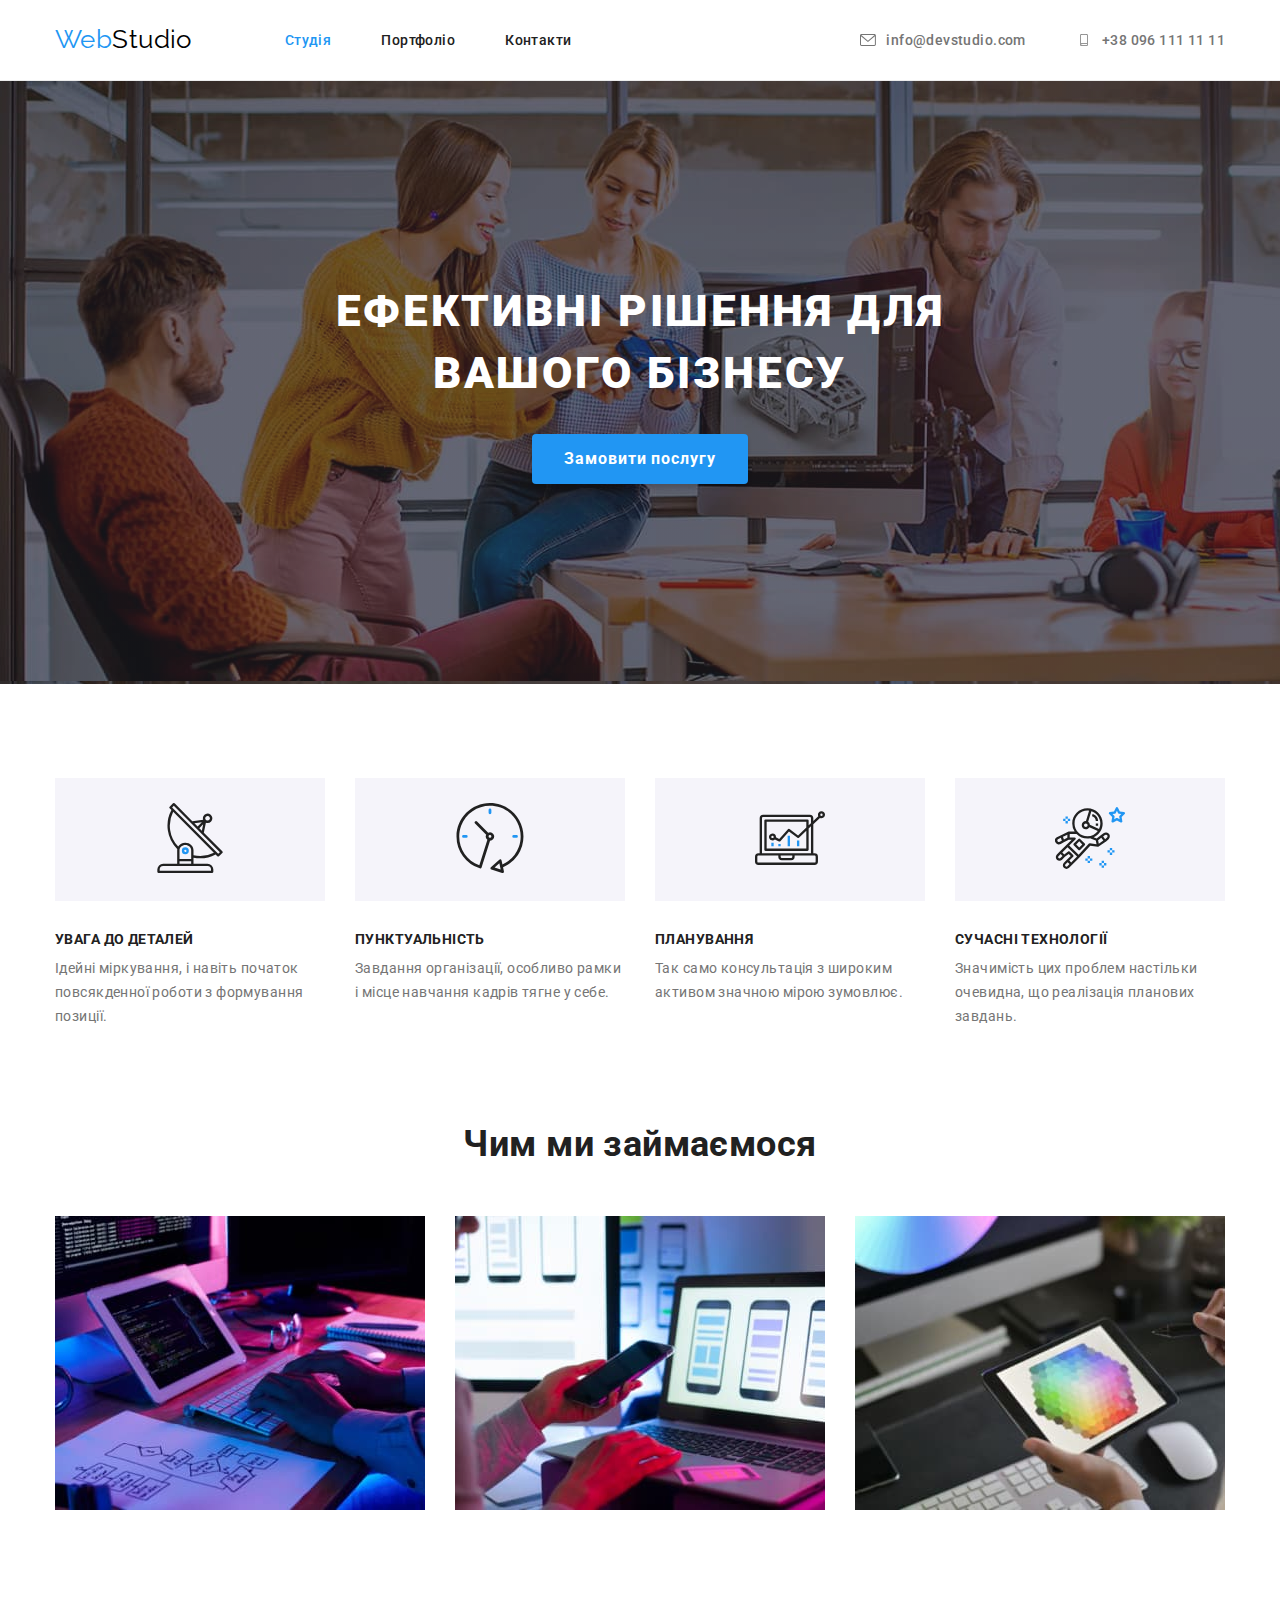
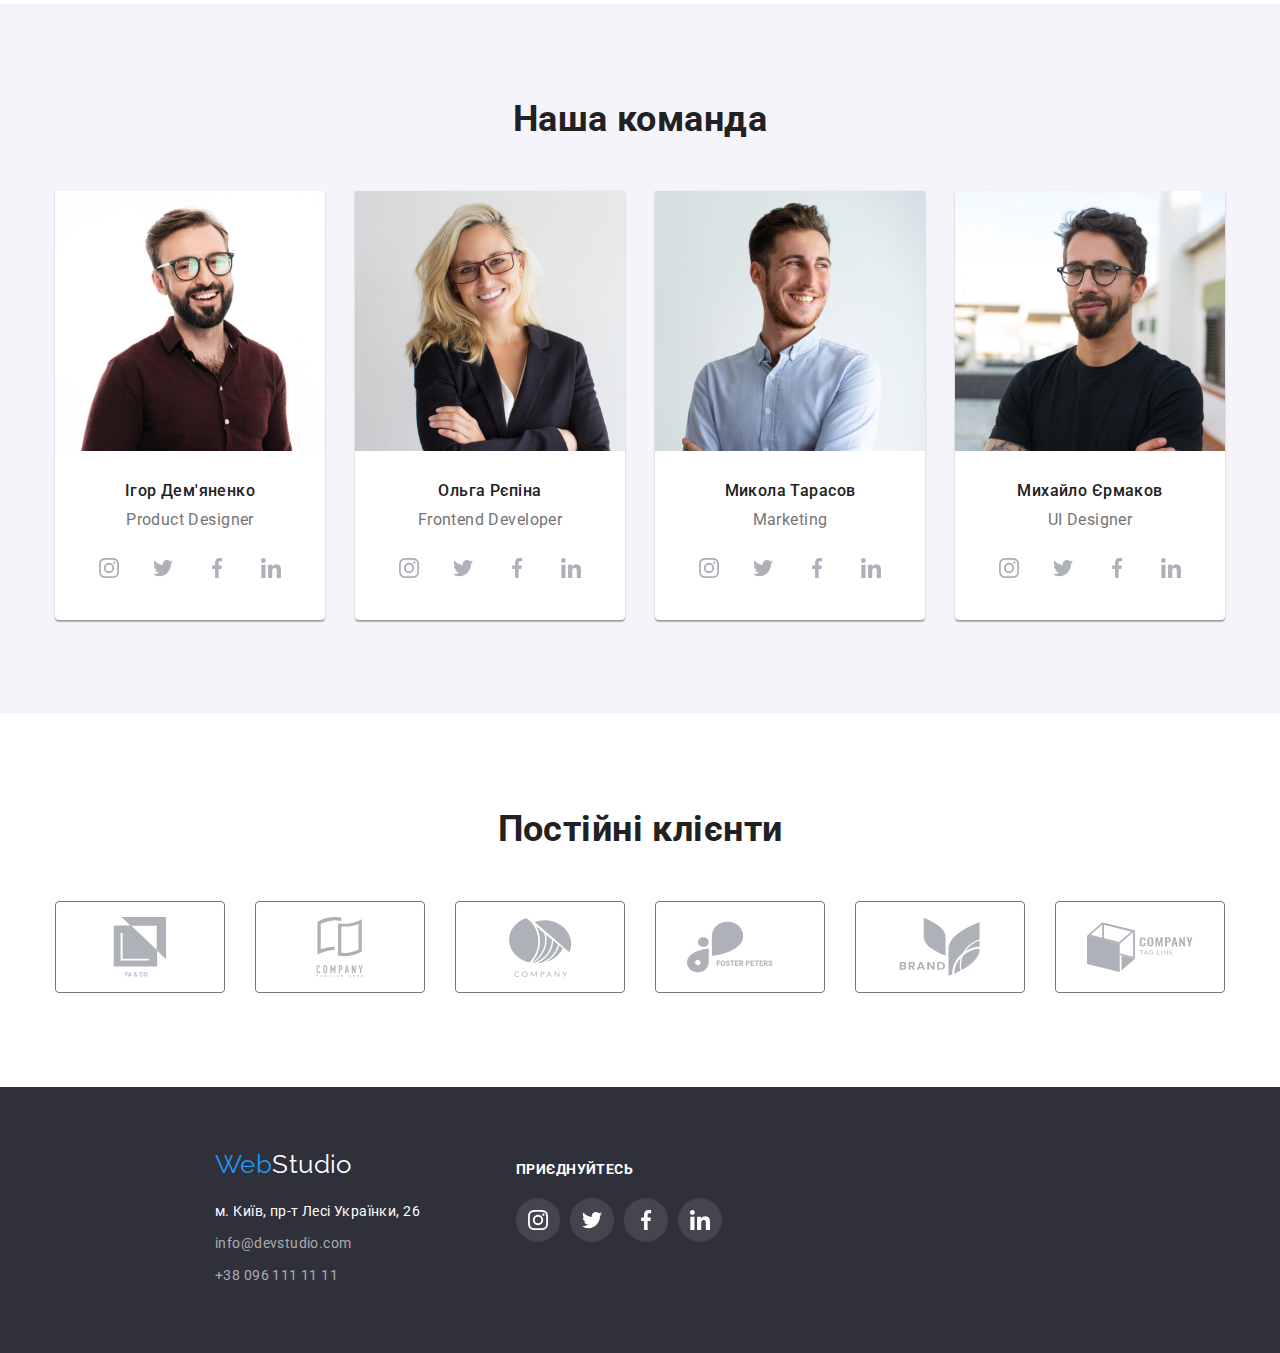
==== index.html @ e6058dd0 "Initial commit" ====
<!DOCTYPE html>
<html lang="uk">
  <head>
    <meta charset="UTF-8" />
    <meta http-equiv="X-UA-Compatible" content="IE=edge" />
    <meta name="viewport" content="width=device-width, initial-scale=1.0" />
    <title>Document</title>
    <link rel="preconnect" href="https://fonts.googleapis.com" />
    <link rel="preconnect" href="https://fonts.gstatic.com" crossorigin />
    <link
      href="https://fonts.googleapis.com/css2?family=Raleway:wght@700&family=Roboto:wght@400;500;700;900&display=swap"
      rel="stylesheet"
    />
    <link
      rel="stylesheet"
      href="https://cdnjs.cloudflare.com/ajax/libs/modern-normalize/1.0.0/modern-normalize.min.css"
    />
    <link rel="stylesheet" href="./css/styles.css" />
  </head>
  <body>
    <header>
      <section class="header">
        <div class="container nav">
          <!-- Navigation -->
          <nav class="nav-link-block">
            <a href="WebStudio" class="link logo-header"
              ><span class="logo-color">Web</span>Studio</a
            >
            <ul class="nav-links">
              <li>
                <a class="link nav-header current" href="index.html">Студія</a>
              </li>
              <li>
                <a class="link nav-header" href="./portfolio.html">Портфоліо</a>
              </li>
              <li><a class="link nav-header" href="Контакти">Контакти</a></li>
            </ul>
          </nav>
          <ul class="nav-adress">
            <li>
              <a
                class="link nav-header-contact"
                href="mailto:info@devstudio.com"
                ><svg class="nav-icon" width="16px" height="12px">
                  <use href="./images/icons.svg#icon-mail"></use>
                </svg>
                info@devstudio.com</a
              >
            </li>
            <li>
              <a class="link nav-header-contact" href="tel:+14251234563"
                ><svg class="nav-icon" width="16px" height="12px">
                  <use href="./images/icons.svg#icon-telephone"></use>
                </svg>
                +38 096 111 11 11</a
              >
            </li>
          </ul>
        </div>
      </section>
    </header>
    <main>
      <!-- Hero -->
      <section class="hero">
        <div class="container">
          <h1 class="hero-title">
            Ефективні рішення для <br />
            вашого бізнесу
          </h1>
          <button class="button-aktion" type="button">Замовити послугу</button>
        </div>
      </section>
      <!-- Advantages -->
      <section class="advantages">
        <div class="container">
          <h2 class="visually-hidden">Особливості компанії</h2>
          <ul class="advatages-box">
            <li class="advantages-list">
              <div class="advantages-icon">
                <svg class="" width="70px" height="70px">
                  <use href="./images/icons.svg#icon-antenna"></use>
                </svg>
              </div>
              <h3 class="advatages-title">УВАГА ДО ДЕТАЛЕЙ</h3>
              <p class="advatages-text">
                Ідейні міркування, і навіть початок повсякденної роботи з
                формування позиції.
              </p>
            </li>
            <li class="advantages-list">
              <div class="advantages-icon">
                <svg class="" width="70px" height="70px">
                  <use href="./images/icons.svg#icon-clock"></use>
                </svg>
              </div>
              <h3 class="advatages-title">ПУНКТУАЛЬНІСТЬ</h3>
              <p class="advatages-text">
                Завдання організації, особливо рамки і місце навчання кадрів
                тягне у себе.
              </p>
            </li>
            <li class="advantages-list">
              <div class="advantages-icon">
                <svg class="" width="70px" height="70px">
                  <use href="./images/icons.svg#icon-diagram"></use>
                </svg>
              </div>
              <h3 class="advatages-title">ПЛАНУВАННЯ</h3>
              <p class="advatages-text">
                Так само консультація з широким активом значною мірою зумовлює.
              </p>
            </li>
            <li class="advantages-list">
              <div class="advantages-icon">
                <svg class="" width="70px" height="70px">
                  <use href="./images/icons.svg#icon-astronaut"></use>
                </svg>
              </div>
              <h3 class="advatages-title">СУЧАСНІ ТЕХНОЛОГІЇ</h3>
              <p class="advatages-text">
                Значимість цих проблем настільки очевидна, що реалізація
                планових завдань.
              </p>
            </li>
          </ul>
        </div>
      </section>
      <!-- Works -->
      <section class="works">
        <div class="container">
          <h2 class="title-section">Чим ми займаємося</h2>
          <ul class="works-box">
            <li>
              <img
                src="./images/box1(1).jpg"
                alt="computer equipment on table with programming process on screens"
                width="370"
              />
            </li>
            <li>
              <img
                src="./images/box2(1).jpg"
                alt="smartphone in hands in front of laptop screen with image of mobile applications"
                width="370"
              />
            </li>
            <li>
              <img
                src="./images/box3(1).jpg"
                alt="Gadget tablet with a color palette on the screen"
                width="370"
              />
            </li>
          </ul>
        </div>
      </section>
      <!-- Team -->
      <section class="team">
        <div class="container">
          <h2 class="title-section">Наша команда</h2>
          <ul class="team-box">
            <li class="team-list">
              <img src="./images/img(4).jpg" alt="man" width="270" />
              <div class="team-persons">
                <h3 class="team-names">Ігор Дем'яненко</h3>
                <p class="team-position">Product Designer</p>
                <ul class="social-icons-block">
                  <li>
                    <a class="icon-link" href="">
                      <svg class="social-icons">
                        <use href="./images/icons.svg#icon-instagram"></use>
                      </svg>
                    </a>
                  </li>
                  <li>
                    <a class="icon-link" href="">
                      <svg class="social-icons">
                        <use href="./images/icons.svg#icon-twitter"></use></svg                   ></a>
                  </li>
                  <li>
                    <a class="icon-link" href=""
                      ><svg class="social-icons">
                        <use href="./images/icons.svg#icon-facebook"></use></svg                    ></a>
                  </li>
                  <li>
                    <a class="icon-link" href=""
                      ><svg class="social-icons">
                        <use href="./images/icons.svg#icon-linkedin"></use></svg                    ></a>
                  </li>
                </ul>
              </div>
            </li>
            <li class="team-list">
              <img src="./images/img(1).jpg" alt="woman" width="270" />
              <div class="team-persons">
                <h3 class="team-names">Ольга Рєпіна</h3>
                <p class="team-position">Frontend Developer</p>
                <ul class="social-icons-block">
                  <li>
                    <a class="icon-link" href="">
                      <svg class="social-icons">
                        <use href="./images/icons.svg#icon-instagram"></use>
                      </svg>
                    </a>
                  </li>
                  <li>
                    <a class="icon-link" href="">
                      <svg class="social-icons">
                        <use href="./images/icons.svg#icon-twitter"></use></svg                    ></a>
                  </li>
                  <li>
                    <a class="icon-link" href=""
                      ><svg class="social-icons">
                        <use href="./images/icons.svg#icon-facebook"></use></svg                    ></a>
                  </li>
                  <li>
                    <a class="icon-link" href=""
                      ><svg class="social-icons">
                        <use href="./images/icons.svg#icon-linkedin"></use></svg                    ></a>
                  </li>
                </ul>
              </div>
            </li>
            <li class="team-list">
              <img src="./images/img(2).jpg" alt="man" width="270" />
              <div class="team-persons">
                <h3 class="team-names">Микола Тарасов</h3>
                <p class="team-position">Marketing</p>
                <ul class="social-icons-block">
                  <li>
                    <a class="icon-link" href="">
                      <svg class="social-icons">
                        <use href="./images/icons.svg#icon-instagram"></use>
                      </svg>
                    </a>
                  </li>
                  <li>
                    <a class="icon-link" href="">
                      <svg class="social-icons">
                        <use href="./images/icons.svg#icon-twitter"></use></svg                    ></a>
                  </li>
                  <li>
                    <a class="icon-link" href=""
                      ><svg class="social-icons">
                        <use href="./images/icons.svg#icon-facebook"></use></svg                    ></a>
                  </li>
                  <li>
                    <a class="icon-link" href=""
                      ><svg class="social-icons">
                        <use href="./images/icons.svg#icon-linkedin"></use></svg                    ></a>
                  </li>
                </ul>
              </div>
            </li>
            <li class="team-list">
              <img src="./images/img(3).jpg" alt="man" width="270" />
              <div class="team-persons">
                <h3 class="team-names">Михайло Єрмаков</h3>
                <p class="team-position">UI Designer</p>
                <ul class="social-icons-block">
                  <li>
                    <a class="icon-link" href="">
                      <svg class="social-icons">
                        <use href="./images/icons.svg#icon-instagram"></use>
                      </svg>
                    </a>
                  </li>
                  <li>
                    <a class="icon-link" href="">
                      <svg class="social-icons">
                        <use href="./images/icons.svg#icon-twitter"></use></svg                    ></a>
                  </li>
                  <li>
                    <a class="icon-link" href=""
                      ><svg class="social-icons">
                        <use href="./images/icons.svg#icon-facebook"></use></svg                    ></a>
                  </li>
                  <li>
                    <a class="icon-link" href=""
                      ><svg class="social-icons">
                        <use href="./images/icons.svg#icon-linkedin"></use></svg                    ></a>
                  </li>
                </ul>
              </div>
            </li>
          </ul>
        </div>
      </section>
      <!-- Clients -->
      <section class="clients">
        <div class="container">
          <h2 class="title-section">Постійні клієнти</h2>
          <ul class="clients-list">
            <li class="clients-item">
                 <a class="icon-link-client" href="">
                  <svg class='clients-icon' width='106px' height='60px'>
                  <use href='./images/icons.svg#icon-Logo1'></use>
                  </svg>
                </a>
              </li>
              <li class="clients-item">
                <a class="icon-link-client" href="">
                 <svg class='clients-icon' width='106px' height='60px'>
                 <use href='./images/icons.svg#icon-Logo2'></use>
                 </svg>
               </a>
             </li>
             <li class="clients-item">
              <a class="icon-link-client" href="">
               <svg class='clients-icon' width='106px' height='60px'>
               <use href='./images/icons.svg#icon-Logo3'></use>
               </svg>
             </a>
           </li>
           <li class="clients-item">
            <a class="icon-link-client" href="">
             <svg class='clients-icon' width='106px' height='60px'>
             <use href='./images/icons.svg#icon-Logo4'></use>
             </svg>
           </a>
         </li>
         <li class="clients-item">
          <a class="icon-link-client" href="">
           <svg class='clients-icon' width='106px' height='60px'>
           <use href='./images/icons.svg#icon-Logo5'></use>
           </svg>
         </a>
       </li>
       <li class="clients-item">
        <a class="icon-link-client" href="">
         <svg class='clients-icon' width='106px' height='60px'>
         <use href='./images/icons.svg#icon-Logo6'></use>
         </svg>
       </a>
     </li>
             </ul>
        </div>
      </section>
    </main>
    <!--footer  -->
    <footer>
      <section class="footer">
        <div class="container">
          <div class="footer-left">
            <a class="link logo-footer" href="WebStudio"
              ><span class="logo-color">Web</span>Studio</a
            >
            <address>
              <ul class="footer-address">
                <li>
                  <a
                    class="link footer-link"
                    href="м.Київ,_пр-т_Лесі_Українки,_26"
                  >
                    м. Київ, пр-т Лесі Українки, 26</a
                  >
                </li>
                <li>
                  <a
                    class="link footer-link light-text"
                    href="mailto:info@devstudio.com"
                    >info@devstudio.com</a
                  >
                </li>
                <li>
                  <a class="link footer-link light-text" href="tel:+14251234563"
                    >+38 096 111 11 11</a
                  >
                </li>
              </ul>
            </address>
          </div>
          <div class="footer-right">
            <ul class="footer-social">
              <li><p class="join-in">приєднуйтесь</p>
              </li>
                <li>
                <ul class="footer-icons-block">
                  <li>
                    <a class="icon-link-footer" href="">
                      <svg class="social-icons-footer">
                        <use href="./images/icons.svg#icon-instagram"></use>
                      </svg>
                    </a>
                  </li>
                  <li>
                    <a class="icon-link-footer" href="">
                      <svg class="social-icons-footer">
                        <use href="./images/icons.svg#icon-twitter"></use></svg                    ></a>
                  </li>
                  <li>
                    <a class="icon-link-footer" href=""
                      ><svg class="social-icons-footer">
                        <use href="./images/icons.svg#icon-facebook"></use></svg                    ></a>
                  </li>
                  <li>
                    <a class="icon-link-footer" href=""
                      ><svg class="social-icons-footer">
                        <use href="./images/icons.svg#icon-linkedin"></use></svg                    ></a>
                  </li>
                </ul>
              </li>
            </ul>
          </div>
        </div>
      </section>
    </footer>
  </body>
</html>
---- css/styles.css ----
:root {
    --text-color: #757575;
    --title-text-color: #212121;
    --accent-color: #2196f3;
    --footer-color: #2f303a;
    --background-color: #ffffff;
    --accent-background-color: #f5f4fa;
    --conteiner-color: #eeeeee;
    --logo-color: black;
    --social-icon-color: #AFB1B8;
}

/* основні */
body {
    color: var(--text-color);
    background-color: var(--background-color);
    font-family: Roboto, sans-serif;
    font-size: 14px;
    letter-spacing: 0.03em;
}

button {
    font-family: inherit;
    font-weight: 500;
    font-size: 16px;
    line-height: 1.62;
    letter-spacing: 0.03em;
    text-align: center;
    margin: 0;
    padding: 0;
    border: none;
    cursor: pointer;
}

/* Приховати заголовок */
.visually-hidden {
    position: absolute;
    white-space: nowrap;
    width: 1px;
    height: 1px;
    overflow: hidden;
    border: 0;
    padding: 0;
    clip: rect(0 0 0 0);
    clip-path: inset(50%);
    margin: -1px;
}

ul,
ol {
    list-style: none;
    margin: 0;
    padding: 0;
}

img {
    display: block;
    max-width: 100%;
    height: auto;
}

address {
    font-style: normal;
    color: var(--background-color);
}

h1,
h2,
h3,
p {
    margin: 0;
}

.container {
    max-width: 1200px;
    padding-left: 15px;
    padding-right: 15px;
    margin: 0 auto;
}

.link {
    text-decoration: none;
    margin: 0;
    padding: 0;
}

.title-section {
    font-weight: 700;
    font-size: 36px;
    line-height: 1.2;
    text-align: center;
    color: var(--title-text-color);
}

/* Logo */
.logo-color {
    font-family: Raleway;
    font-weight: 700px;
    font-size: 26px;
    line-height: 1.2;
    color: var(--accent-color);
}

/*  buttons */

.button-ogdinary {
    background-color: var(--accent-background-color);
    color: var(--title-text-color);
    display: inline-block;
}

.button-aktion {
    background-color: var(--accent-color);
    color: var(--background-color);
    font-weight: 700;
    line-height: 1.9;
    letter-spacing: 0.06em;
    display: inline-block;
    align-items: center;
}

.button-ogdinary:hover,
.button-ogdinary:focus {
    background-color: var(--accent-color);
    color: var(--background-color);
}

/* Icons */
.social-icons-block {
    display: flex;
    width: 206px;
    justify-content: center;
    gap: 10px;
    margin: 16px 32px 0px 32px;
}

.icon-link {
    width: 44px;
    height: 44px;
    border-radius: 50%;
    display: flex;
    align-items: center;
    justify-content: center;
}

/* .icon-link-footer {
    width: 44px;
    height: 44px;
    border-radius: 50%;
    display: flex;
    align-items: center;
    justify-content: center;
    background-color: rgba(255, 255, 255, 0.1);
}

.icon-link-footer:hover,
.icon-link-footer:focus {
    background-color: var(--accent-color);  
} */
.social-icons {
    width: 20px;
    height: 20px;
    fill: var(--social-icon-color);
}

/* .social-icons-footer {
    width: 20px;
    height: 20px;
    fill: var(--background-color);
} */

.icon-link:hover,
.icon-link:focus {
    background-color: var(--accent-color);
}

.icon-link:hover>.social-icons,
.icon-link:focus>.social-icons {
    fill: var(--background-color);
}


/* Header */

.header {
    border-bottom: 1px solid #ececec;
}

.logo-header {
    font-family: Raleway;
    font-weight: 700px;
    font-size: 26px;
    line-height: 1.2;
    color: var(--logo-color);
}

.nav-header {
    font-weight: 500;
    line-height: 1, 2;
    color: var(--title-text-color);
}

.nav-header-contact {
    font-weight: 500;
    line-height: 1, 2;
    color: var(--text-color);
    padding: 20px 0;
    display: flex;
    align-items: center;
}

.nav-icon {
    margin-right: 10px;
    fill: currentColor;
}

.nav-header:hover,
.nav-header:focus {
    color: var(--accent-color);
}

.nav-header {
    display: block;
    padding-top: 32px;
    padding-bottom: 32px;
    margin-right: 50px;
}

.nav-header.current {
    color: var(--accent-color);
}

.nav-header-contact:hover,
.nav-header-contact:focus {
    color: var(--accent-color);
}

.nav {
    display: flex;
    justify-content: space-between;
    align-items: center;
}

.nav-link-block {
    display: flex;
}

.nav-link-block>a {
    padding: 24px 0;
}

.nav-adress {
    display: flex;
}

.nav-adress li {
    padding-left: 50px;
}

.nav-links {
    display: flex;
    /* width: 281px; */
    /* justify-content: space-between; */
    margin-left: 93px;
}

/* Hero */
.hero {

    /* margin-top: 0;
    margin-bottom: 0; */
    text-align: center;
    padding-top: 200px;
    padding-bottom: 200px;
    max-width: 1600px;
    margin: 0 auto;
    background-color: var(--footer-color);
    background-image: linear-gradient(rgba(47, 48, 58, 0.4), rgba(47, 48, 58, 0.4)),
        url('../images/webstudio.jpg');
}


.hero-title {
    font-weight: 900;
    font-size: 44px;
    line-height: 1.4;
    text-align: center;
    letter-spacing: 0.06em;
    text-transform: uppercase;
    color: var(--background-color);
    /* padding-top: 200px; */
    padding-bottom: 30px;
    margin-bottom: 0px;
    margin-top: 0;
}

.hero .button-aktion {
    display: inline-block;
    /* margin-bottom: 200px; */
    min-width: 216px;
    height: 50px;
    border-radius: 4px;
    background: var(--accent-color);
    box-shadow: 0px 4px 4px rgba(0, 0, 0, 0.15);
}

.hero .button-aktion:hover,
.hero .button-aktion:focus {
    background-color: #188ce8;
}

/* advatages */

.advantages {
    padding-top: 94px;
    padding-bottom: 94px;
}

.advatages-box {
    display: flex;
    justify-content: space-between;
    margin: 0;
    padding: 0;
}

.advantages-list {
    width: 270px;
    margin-left: 30px;
}

.advantages-list:first-child {
    margin-left: 0;
}

.advantages-icon {
    display: block;
    padding: 25px 100px;
    background-color: var(--accent-background-color);
    margin-bottom: 30px;
}

.advatages-title {
    font-weight: 700;
    font-size: 14px;
    text-transform: uppercase;
    color: var(--title-text-color);
    margin-bottom: 10px;
}

.advatages-text {
    font-weight: 400;
    line-height: 1.7;
}

/* sections */

/* works */
.works {
    padding-bottom: 94px;
}

.works-box {
    display: flex;
    justify-content: center;
    /* padding-bottom: 94px; */
}

.works-box li:not(:first-child) {
    margin-left: 30px;
}

.works .title-section {
    padding-bottom: 50px;
}

/* Team */
.team {
    background: var(--accent-background-color);
    padding-top: 94px;
    padding-bottom: 94px;
}

.team-names {
    font-weight: 500;
    font-size: 16px;
    line-height: 1.2;
    text-align: center;
    color: var(--title-text-color);
    margin-bottom: 10px;
}

.team-position {
    font-weight: 400;
    font-size: 16px;
    line-height: 1.2;
    text-align: center;
}

.team-box {
    display: flex;
    justify-content: center;
    margin-top: 50px;
}

.team-persons {
    padding-top: 30px;
    padding-bottom: 30px;
}

.team-list {
    background-color: var(--background-color);
    width: 270px;
    margin-left: 30px;
    box-shadow: 0px 1px 3px rgba(0, 0, 0, 0.12), 0px 1px 1px rgba(0, 0, 0, 0.14),
        0px 2px 1px rgba(0, 0, 0, 0.2);
    border-radius: 0px 0px 4px 4px;
}

.team-list:first-child {
    margin-left: 0;
}

/* Clients */

.clients {padding-top: 94px;
padding-bottom: 94px;}
    
.clients-list {display: flex;
    justify-content: space-between;
    width: 170px;
     gap: 30px;
    margin-top: 50px;}

    .icon-link-client {
        display: flex;
         width: 170px;
        justify-content: center;
    }

.clients-item {
    display: flex;
    align-items: center;
    width: 170px;
    height: 92px;
    border: 1px solid var(--text-color);
    border-radius: 4px;
    outline: transparent;
}
.clients-icon{
   fill: var(--social-icon-color); 
   text-align: center;
}

.clients-icon:hover,
.clients-icon:focus {
    fill: var(--accent-color);
}
.clients-item:hover,
.clients-item:focus {
    border: 1px solid var(--accent-color);
}


/* Footer */
.footer {
    width: 1600px;
    margin: 0 auto;
    font-style: normal;
    background-color: var(--footer-color);
    padding-top: 62px;
    padding-bottom: 66px;
}

.footer-link {
    color: var(--background-color);
    font-weight: 400;
    line-height: 1.7;
    /* padding-top: 9px; */
}

.light-text {
    color: rgba(255, 255, 255, 0.6);
    margin-top: 8px;
    display: inline-block;
}

.footer-link:hover,
.footer-link:focus {
    color: var(--accent-color);
}

.logo-footer {
    font-family: Raleway;
    font-weight: 700px;
    font-size: 26px;
    line-height: 1.2;
    color: var(--background-color);
    display: block;
    margin-bottom: 20px;
}

.footer-address {
      width: 231px;
    }

.footer .container {
    display: flex;
    justify-content: flex-start;
    }

.footer-left {
    display: block;
    margin-right: 70px;
}

.footer-right {
    display: block;
    width: 206px;
}

.footer-social {
    margin-top: 12px;
}

.footer-icons-block {
    display: flex;
    width: 206px;
    justify-content: center;
    gap: 10px;
    margin-top: 20px;
}

.join-in {
    font-weight: 700;
    font-size: 14px;
    line-height: 1.2;
    letter-spacing: 0.03em;
    text-transform: uppercase;
    color: var(--background-color);
    margin-top: 0px;
}

.icon-link-footer {
    width: 44px;
    height: 44px;
    border-radius: 50%;
    display: flex;
    align-items: center;
    justify-content: center;
    background-color: rgba(255, 255, 255, 0.1);
    margin: 0;
}

.icon-link-footer:hover,
.icon-link-footer:focus {
    background-color: var(--accent-color);
}

.social-icons-footer {
    width: 20px;
    height: 20px;
    fill: var(--background-color);
}



/* Портфоліо 2 */

.portfolio {
    padding-top: 94px;
    padding-bottom: 94px;
}

.portfolio-item {
    padding: 20px 24px;
    border-right: 1px solid var(--conteiner-color);
    border-bottom: 1px solid var(--conteiner-color);
    border-left: 1px solid var(--conteiner-color);
}


.title-porfolio {
    font-weight: 700;
    font-size: 18px;
    line-height: 2;
    letter-spacing: 0.06em;
    color: var(--title-text-color);
    margin-bottom: 4px;
}

.text-portfolio {
    font-size: 16px;
    /* padding: 0 24px 20px 24px; */
}

.portfolio-filter {
    display: flex;
    gap: 8px;
    justify-content: center;
    margin-bottom: 50px;
}

.portfolio-filter .button-ogdinary {
    padding: 6px 22px;
    border-radius: 4px;
    border: none;
}

.portfolio-filter .button-ogdinary:hover,
.portfolio-filter .button-ogdinary:focus {
    background-color: var(--accent-color);
    box-shadow: 0px 3px 1px rgba(0, 0, 0, 0.1), 0px 1px 2px rgba(0, 0, 0, 0.08),
        0px 2px 2px rgba(0, 0, 0, 0.12);
}


.portfolio-a > .portfolio-box:hover, 
.portfolio-a > .portfolio-box:focus {
    box-shadow: 0px 1px 1px rgba(0, 0, 0, 0.12), 0px 4px 4px rgba(0, 0, 0, 0.06), 1px 4px 6px rgba(0, 0, 0, 0.16); 
}
.portfolio-projects {
    display: flex;
    gap: 30px;
    flex-wrap: wrap;
}

.portfolio-card {
    width: 370px;
}

/* .portfolio-box {
    box-shadow: 0px 1px 1px rgba(0, 0, 0, 0.12), 0px 4px 4px rgba(0, 0, 0, 0.06), 1px 4px 6px rgba(0, 0, 0, 0.16);
} */
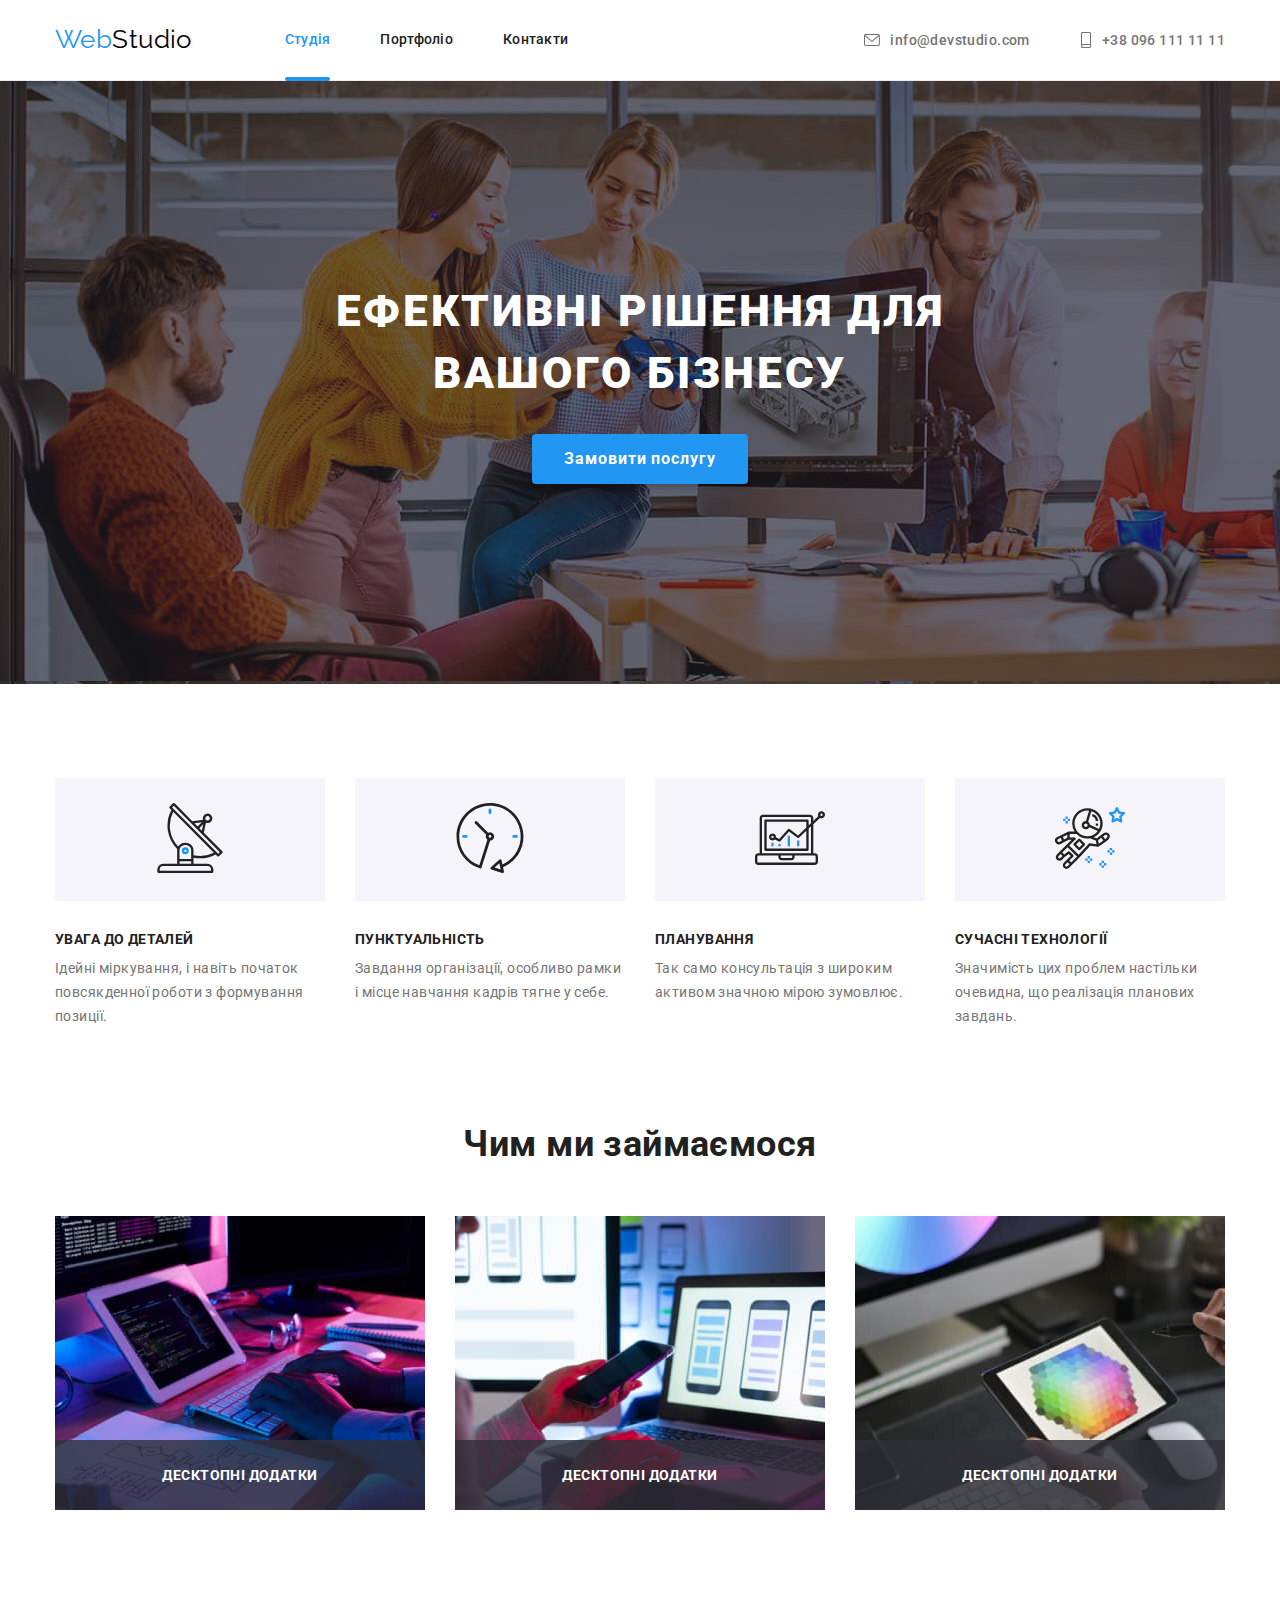
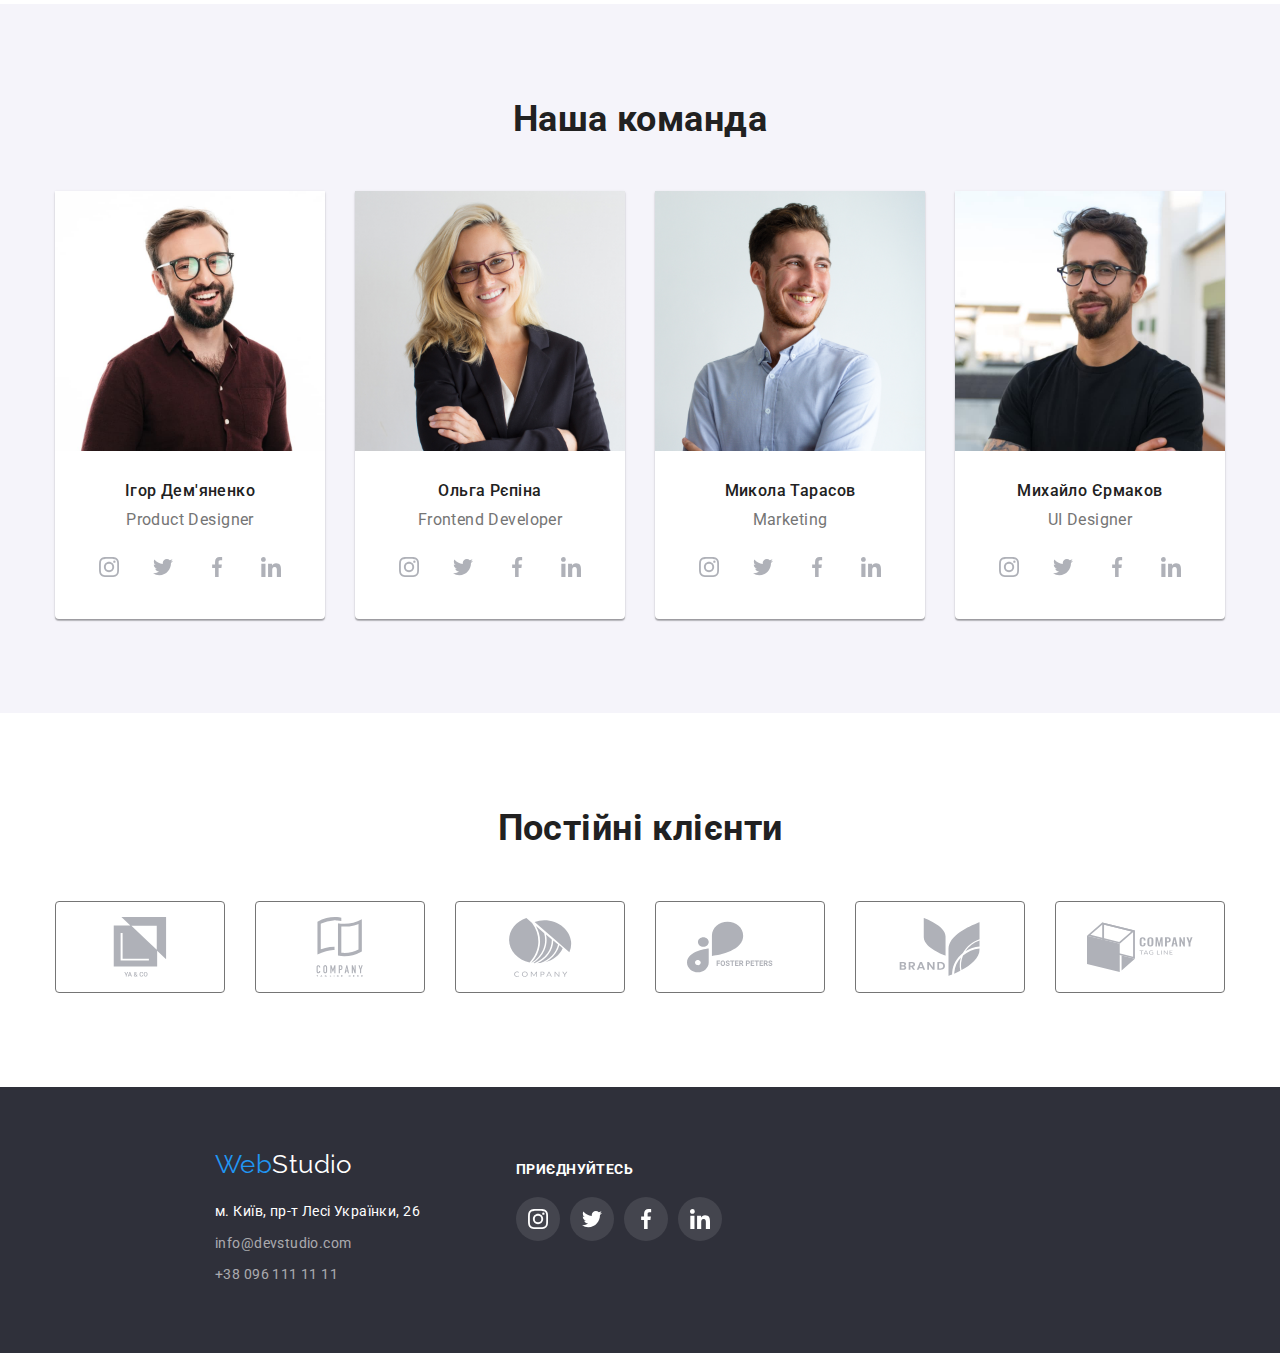
==== commit d74873b3: "last" ====
--- a/index.html
+++ b/index.html
@@ -49,7 +49,7 @@
             </li>
             <li>
               <a class="link nav-header-contact" href="tel:+14251234563"
-                ><svg class="nav-icon" width="16px" height="12px">
+                ><svg class="nav-icon" width="12px" height="16px">
                   <use href="./images/icons.svg#icon-telephone"></use>
                 </svg>
                 +38 096 111 11 11</a
@@ -67,7 +67,7 @@
             Ефективні рішення для <br />
             вашого бізнесу
           </h1>
-          <button class="button-aktion" type="button">Замовити послугу</button>
+          <button class="button-aktion" data-modal-open type="button">Замовити послугу</button>
         </div>
       </section>
       <!-- Advantages -->
@@ -131,25 +131,31 @@
           <h2 class="title-section">Чим ми займаємося</h2>
           <ul class="works-box">
             <li>
+              <div class="works-item">
               <img
                 src="./images/box1(1).jpg"
                 alt="computer equipment on table with programming process on screens"
-                width="370"
-              />
+                width="370"/>
+               <p class="label">Десктопні додатки</p> 
+              </div>
             </li>
             <li>
+              <div class="works-item">
               <img
                 src="./images/box2(1).jpg"
                 alt="smartphone in hands in front of laptop screen with image of mobile applications"
                 width="370"
-              />
+              /><p class="label">Десктопні додатки</p> 
+            </div>
             </li>
             <li>
+              <div class="works-item">
               <img
                 src="./images/box3(1).jpg"
                 alt="Gadget tablet with a color palette on the screen"
                 width="370"
-              />
+              /><p class="label">Десктопні додатки</p> 
+            </div>
             </li>
           </ul>
         </div>
@@ -405,5 +411,16 @@
         </div>
       </section>
     </footer>
+    <!-- модальне вікно -->
+    <div class="backdrop is-hidden" data-modal>
+      <div class="modal">
+        <button class="modal-button" type="button" data-modal-close>
+          <svg class='close-icon' width='18px' height='18px'>
+        <use href='./images/close-black-18dp.svg'></use>
+        </svg> </button>
+          <p></p>
+        </div>
+      </div>
+    <script src="./js/modal.js"></script>
   </body>
 </html>
--- a/css/styles.css
+++ b/css/styles.css
@@ -123,6 +123,8 @@
 .button-ogdinary:focus {
     background-color: var(--accent-color);
     color: var(--background-color);
+    transition-duration: 250ms;
+    transition-timing-function: cubic-bezier(0.4, 0, 0.2, 1);
 }
 
 /* Icons */
@@ -143,42 +145,25 @@
     justify-content: center;
 }
 
-/* .icon-link-footer {
-    width: 44px;
-    height: 44px;
-    border-radius: 50%;
-    display: flex;
-    align-items: center;
-    justify-content: center;
-    background-color: rgba(255, 255, 255, 0.1);
-}
-
-.icon-link-footer:hover,
-.icon-link-footer:focus {
-    background-color: var(--accent-color);  
-} */
 .social-icons {
     width: 20px;
     height: 20px;
     fill: var(--social-icon-color);
 }
 
-/* .social-icons-footer {
-    width: 20px;
-    height: 20px;
-    fill: var(--background-color);
-} */
-
 .icon-link:hover,
 .icon-link:focus {
     background-color: var(--accent-color);
+    transition-duration: 250ms;
+    transition-timing-function: cubic-bezier(0.4, 0, 0.2, 1);
 }
 
 .icon-link:hover>.social-icons,
 .icon-link:focus>.social-icons {
     fill: var(--background-color);
-}
-
+    transition-duration: 250ms;
+    transition-timing-function: cubic-bezier(0.4, 0, 0.2, 1);
+}
 
 /* Header */
 
@@ -198,6 +183,19 @@
     font-weight: 500;
     line-height: 1, 2;
     color: var(--title-text-color);
+    padding-top: 32px;
+    padding-bottom: 32px;
+    margin-right: 50px;
+    position: relative;
+    display: block;
+    font-weight: 500;
+    font-size: 14px;
+    line-height: 1.14;
+    letter-spacing: 0.02em;
+    padding-top: 32px;
+    padding-bottom: 32px;
+    text-decoration: none;
+    color: var(--title-text-color);
 }
 
 .nav-header-contact {
@@ -217,14 +215,10 @@
 .nav-header:hover,
 .nav-header:focus {
     color: var(--accent-color);
-}
-
-.nav-header {
-    display: block;
-    padding-top: 32px;
-    padding-bottom: 32px;
-    margin-right: 50px;
-}
+    transition-duration: 250ms;
+    transition-timing-function: cubic-bezier(0.4, 0, 0.2, 1);
+}
+
 
 .nav-header.current {
     color: var(--accent-color);
@@ -233,6 +227,8 @@
 .nav-header-contact:hover,
 .nav-header-contact:focus {
     color: var(--accent-color);
+    transition-duration: 250ms;
+    transition-timing-function: cubic-bezier(0.4, 0, 0.2, 1);
 }
 
 .nav {
@@ -259,10 +255,27 @@
 
 .nav-links {
     display: flex;
-    /* width: 281px; */
-    /* justify-content: space-between; */
+
     margin-left: 93px;
 }
+
+/* полоска */
+.current::after {
+    position: absolute;
+    display: block;
+    bottom: -18px;
+    left: 0px;
+    right: auto;
+    content: "";
+    width: 100%;
+    height: 4px;
+    background-color: var(--accent-color);
+    border-radius: 2px;
+    bottom: -1px;
+
+}
+
+
 
 /* Hero */
 .hero {
@@ -307,6 +320,8 @@
 .hero .button-aktion:hover,
 .hero .button-aktion:focus {
     background-color: #188ce8;
+    transition-duration: 250ms;
+    transition-timing-function: cubic-bezier(0.4, 0, 0.2, 1);
 }
 
 /* advatages */
@@ -352,9 +367,8 @@
     line-height: 1.7;
 }
 
-/* sections */
-
 /* works */
+
 .works {
     padding-bottom: 94px;
 }
@@ -362,7 +376,6 @@
 .works-box {
     display: flex;
     justify-content: center;
-    /* padding-bottom: 94px; */
 }
 
 .works-box li:not(:first-child) {
@@ -371,6 +384,25 @@
 
 .works .title-section {
     padding-bottom: 50px;
+}
+
+.works-item {
+    position: relative;
+}
+
+.label {
+    position: absolute;
+    bottom: 0;
+    width: 370px;
+    height: 70px;
+    background-color: rgba(47, 48, 58, 0.8);
+    font-weight: 700;
+    font-size: 14px;
+    line-height: calc(16 / 14);
+    text-align: center;
+    text-transform: uppercase;
+    color: var(--background-color);
+    padding-top: 27px;
 }
 
 /* Team */
@@ -422,20 +454,24 @@
 
 /* Clients */
 
-.clients {padding-top: 94px;
-padding-bottom: 94px;}
-    
-.clients-list {display: flex;
+.clients {
+    padding-top: 94px;
+    padding-bottom: 94px;
+}
+
+.clients-list {
+    display: flex;
     justify-content: space-between;
     width: 170px;
-     gap: 30px;
-    margin-top: 50px;}
-
-    .icon-link-client {
-        display: flex;
-         width: 170px;
-        justify-content: center;
-    }
+    gap: 30px;
+    margin-top: 50px;
+}
+
+.icon-link-client {
+    display: flex;
+    width: 170px;
+    justify-content: center;
+}
 
 .clients-item {
     display: flex;
@@ -446,18 +482,24 @@
     border-radius: 4px;
     outline: transparent;
 }
-.clients-icon{
-   fill: var(--social-icon-color); 
-   text-align: center;
+
+.clients-icon {
+    fill: var(--social-icon-color);
+    text-align: center;
 }
 
 .clients-icon:hover,
 .clients-icon:focus {
     fill: var(--accent-color);
-}
+    transition-duration: 250ms;
+    transition-timing-function: cubic-bezier(0.4, 0, 0.2, 1);
+}
+
 .clients-item:hover,
 .clients-item:focus {
     border: 1px solid var(--accent-color);
+    transition-duration: 250ms;
+    transition-timing-function: cubic-bezier(0.4, 0, 0.2, 1);
 }
 
 
@@ -487,6 +529,8 @@
 .footer-link:hover,
 .footer-link:focus {
     color: var(--accent-color);
+    transition-duration: 250ms;
+    transition-timing-function: cubic-bezier(0.4, 0, 0.2, 1);
 }
 
 .logo-footer {
@@ -500,13 +544,13 @@
 }
 
 .footer-address {
-      width: 231px;
-    }
+    width: 231px;
+}
 
 .footer .container {
     display: flex;
     justify-content: flex-start;
-    }
+}
 
 .footer-left {
     display: block;
@@ -554,6 +598,8 @@
 .icon-link-footer:hover,
 .icon-link-footer:focus {
     background-color: var(--accent-color);
+    transition-duration: 250ms;
+    transition-timing-function: cubic-bezier(0.4, 0, 0.2, 1);
 }
 
 .social-icons-footer {
@@ -561,8 +607,6 @@
     height: 20px;
     fill: var(--background-color);
 }
-
-
 
 /* Портфоліо 2 */
 
@@ -611,13 +655,18 @@
     background-color: var(--accent-color);
     box-shadow: 0px 3px 1px rgba(0, 0, 0, 0.1), 0px 1px 2px rgba(0, 0, 0, 0.08),
         0px 2px 2px rgba(0, 0, 0, 0.12);
-}
-
-
-.portfolio-a > .portfolio-box:hover, 
-.portfolio-a > .portfolio-box:focus {
-    box-shadow: 0px 1px 1px rgba(0, 0, 0, 0.12), 0px 4px 4px rgba(0, 0, 0, 0.06), 1px 4px 6px rgba(0, 0, 0, 0.16); 
-}
+    transition-duration: 250ms;
+    transition-timing-function: cubic-bezier(0.4, 0, 0.2, 1);
+}
+
+
+.portfolio-a>.portfolio-box:hover,
+.portfolio-a>.portfolio-box:focus {
+    box-shadow: 0px 1px 1px rgba(0, 0, 0, 0.12), 0px 4px 4px rgba(0, 0, 0, 0.06), 1px 4px 6px rgba(0, 0, 0, 0.16);
+    transition-duration: 250ms;
+    transition-timing-function: cubic-bezier(0.4, 0, 0.2, 1);
+}
+
 .portfolio-projects {
     display: flex;
     gap: 30px;
@@ -628,6 +677,38 @@
     width: 370px;
 }
 
-/* .portfolio-box {
-    box-shadow: 0px 1px 1px rgba(0, 0, 0, 0.12), 0px 4px 4px rgba(0, 0, 0, 0.06), 1px 4px 6px rgba(0, 0, 0, 0.16);
-} */+/* MODAL */
+.backdrop {
+    position: fixed;
+    width: 100%;
+    height: 100%;
+    top: 0;
+    left: 0;
+    background-color: rgba(0, 0, 0, 0.2);
+    opacity: 1;
+}
+   .backdrop.is-hidden {
+    opacity: 0;
+    visibility: hidden;
+    pointer-events: none;
+}
+   .modal {
+    position: fixed;
+    top: 50%;
+    left: 50%;
+    transform: translate(-50%, -50%);
+    width: 500px;
+    min-height: 553px;
+    background-color: var(--background-color);
+    padding: 10px;
+}
+     .modal-button {
+        position: absolute;
+        top: 8px;
+        right: 8px;
+        border: 1px solid #212121;
+        border-radius: 50%;
+      }
+
+      
+
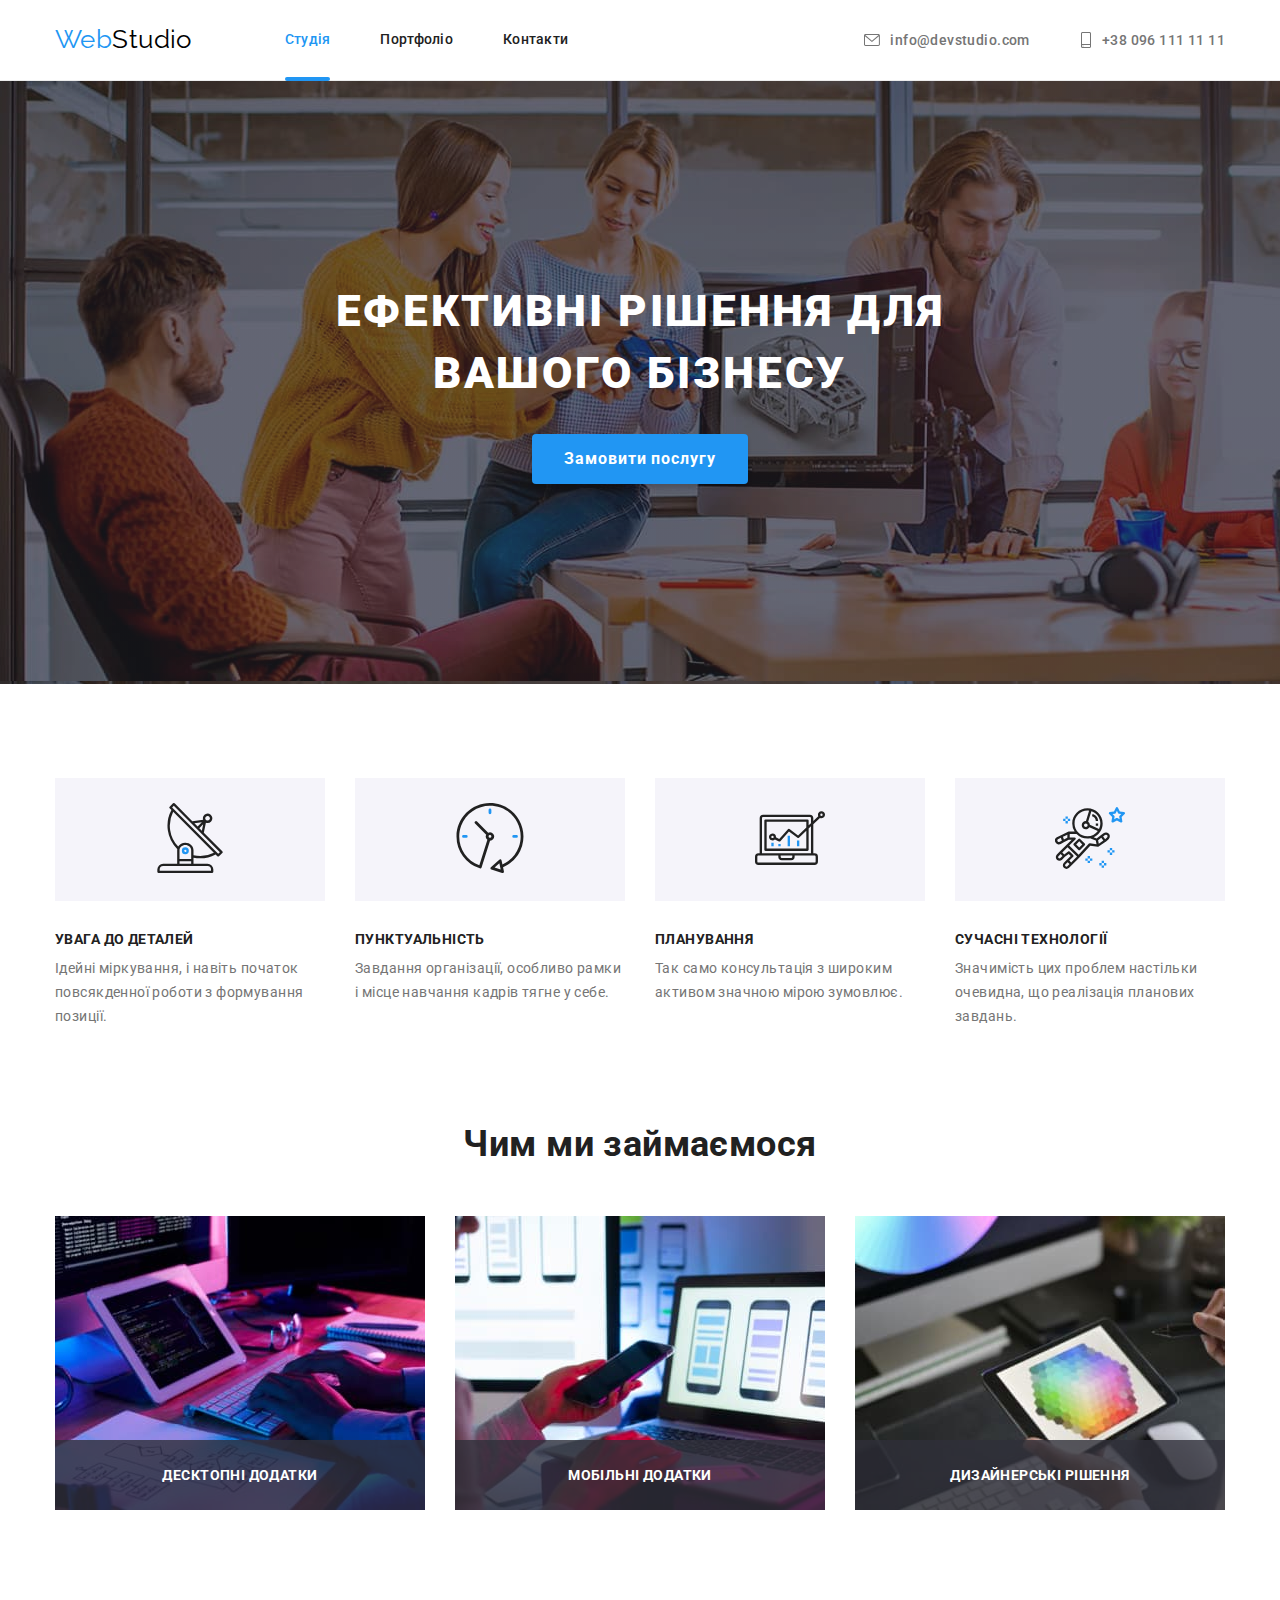
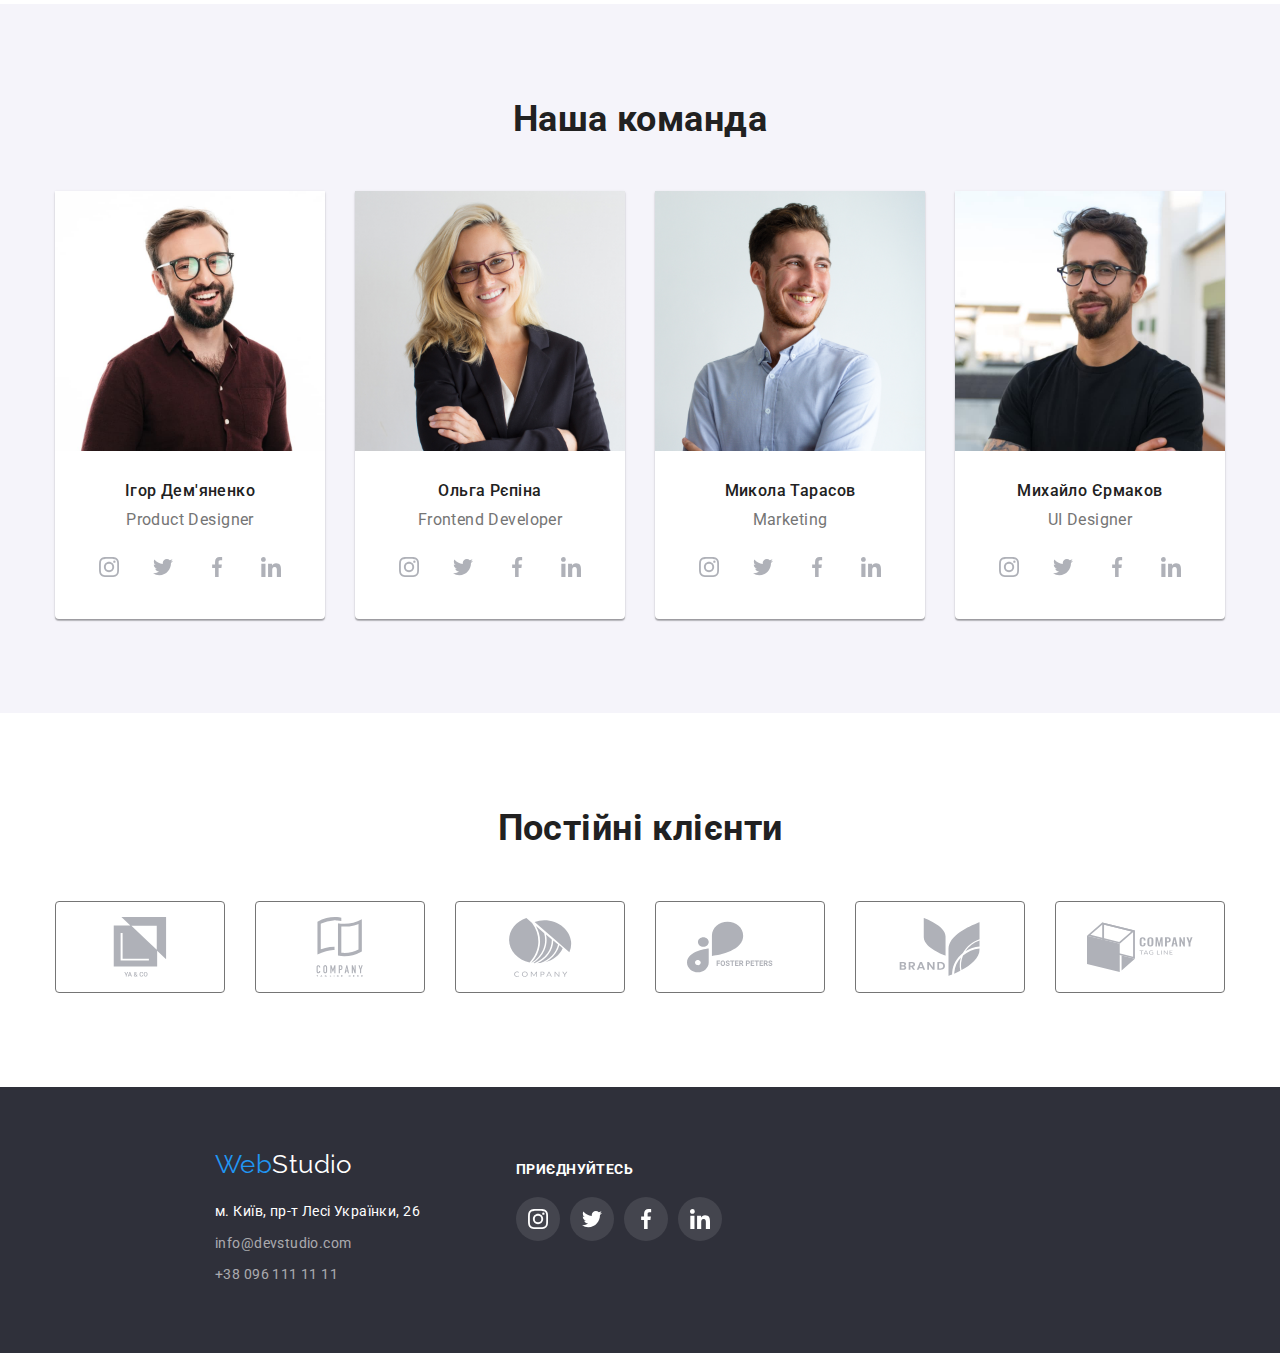
==== commit 30dd1fd7: "1" ====
--- a/index.html
+++ b/index.html
@@ -67,7 +67,9 @@
             Ефективні рішення для <br />
             вашого бізнесу
           </h1>
-          <button class="button-aktion" data-modal-open type="button">Замовити послугу</button>
+          <button class="button-aktion" data-modal-open type="button">
+            Замовити послугу
+          </button>
         </div>
       </section>
       <!-- Advantages -->
@@ -132,30 +134,33 @@
           <ul class="works-box">
             <li>
               <div class="works-item">
-              <img
-                src="./images/box1(1).jpg"
-                alt="computer equipment on table with programming process on screens"
-                width="370"/>
-               <p class="label">Десктопні додатки</p> 
+                <img
+                  src="./images/box1(1).jpg"
+                  alt="computer equipment on table with programming process on screens"
+                  width="370"
+                />
+                <p class="label">Десктопні додатки</p>
               </div>
             </li>
             <li>
               <div class="works-item">
-              <img
-                src="./images/box2(1).jpg"
-                alt="smartphone in hands in front of laptop screen with image of mobile applications"
-                width="370"
-              /><p class="label">Десктопні додатки</p> 
-            </div>
+                <img
+                  src="./images/box2(1).jpg"
+                  alt="smartphone in hands in front of laptop screen with image of mobile applications"
+                  width="370"
+                />
+                <p class="label">Мобільні додатки</p>
+              </div>
             </li>
             <li>
               <div class="works-item">
-              <img
-                src="./images/box3(1).jpg"
-                alt="Gadget tablet with a color palette on the screen"
-                width="370"
-              /><p class="label">Десктопні додатки</p> 
-            </div>
+                <img
+                  src="./images/box3(1).jpg"
+                  alt="Gadget tablet with a color palette on the screen"
+                  width="370"
+                />
+                <p class="label">Дизайнерські рішення</p>
+              </div>
             </li>
           </ul>
         </div>
@@ -181,17 +186,20 @@
                   <li>
                     <a class="icon-link" href="">
                       <svg class="social-icons">
-                        <use href="./images/icons.svg#icon-twitter"></use></svg                   ></a>
-                  </li>
-                  <li>
-                    <a class="icon-link" href=""
-                      ><svg class="social-icons">
-                        <use href="./images/icons.svg#icon-facebook"></use></svg                    ></a>
-                  </li>
-                  <li>
-                    <a class="icon-link" href=""
-                      ><svg class="social-icons">
-                        <use href="./images/icons.svg#icon-linkedin"></use></svg                    ></a>
+                        <use href="./images/icons.svg#icon-twitter"></use></svg
+                    ></a>
+                  </li>
+                  <li>
+                    <a class="icon-link" href=""
+                      ><svg class="social-icons">
+                        <use href="./images/icons.svg#icon-facebook"></use></svg
+                    ></a>
+                  </li>
+                  <li>
+                    <a class="icon-link" href=""
+                      ><svg class="social-icons">
+                        <use href="./images/icons.svg#icon-linkedin"></use></svg
+                    ></a>
                   </li>
                 </ul>
               </div>
@@ -212,17 +220,20 @@
                   <li>
                     <a class="icon-link" href="">
                       <svg class="social-icons">
-                        <use href="./images/icons.svg#icon-twitter"></use></svg                    ></a>
-                  </li>
-                  <li>
-                    <a class="icon-link" href=""
-                      ><svg class="social-icons">
-                        <use href="./images/icons.svg#icon-facebook"></use></svg                    ></a>
-                  </li>
-                  <li>
-                    <a class="icon-link" href=""
-                      ><svg class="social-icons">
-                        <use href="./images/icons.svg#icon-linkedin"></use></svg                    ></a>
+                        <use href="./images/icons.svg#icon-twitter"></use></svg
+                    ></a>
+                  </li>
+                  <li>
+                    <a class="icon-link" href=""
+                      ><svg class="social-icons">
+                        <use href="./images/icons.svg#icon-facebook"></use></svg
+                    ></a>
+                  </li>
+                  <li>
+                    <a class="icon-link" href=""
+                      ><svg class="social-icons">
+                        <use href="./images/icons.svg#icon-linkedin"></use></svg
+                    ></a>
                   </li>
                 </ul>
               </div>
@@ -243,17 +254,20 @@
                   <li>
                     <a class="icon-link" href="">
                       <svg class="social-icons">
-                        <use href="./images/icons.svg#icon-twitter"></use></svg                    ></a>
-                  </li>
-                  <li>
-                    <a class="icon-link" href=""
-                      ><svg class="social-icons">
-                        <use href="./images/icons.svg#icon-facebook"></use></svg                    ></a>
-                  </li>
-                  <li>
-                    <a class="icon-link" href=""
-                      ><svg class="social-icons">
-                        <use href="./images/icons.svg#icon-linkedin"></use></svg                    ></a>
+                        <use href="./images/icons.svg#icon-twitter"></use></svg
+                    ></a>
+                  </li>
+                  <li>
+                    <a class="icon-link" href=""
+                      ><svg class="social-icons">
+                        <use href="./images/icons.svg#icon-facebook"></use></svg
+                    ></a>
+                  </li>
+                  <li>
+                    <a class="icon-link" href=""
+                      ><svg class="social-icons">
+                        <use href="./images/icons.svg#icon-linkedin"></use></svg
+                    ></a>
                   </li>
                 </ul>
               </div>
@@ -274,17 +288,20 @@
                   <li>
                     <a class="icon-link" href="">
                       <svg class="social-icons">
-                        <use href="./images/icons.svg#icon-twitter"></use></svg                    ></a>
-                  </li>
-                  <li>
-                    <a class="icon-link" href=""
-                      ><svg class="social-icons">
-                        <use href="./images/icons.svg#icon-facebook"></use></svg                    ></a>
-                  </li>
-                  <li>
-                    <a class="icon-link" href=""
-                      ><svg class="social-icons">
-                        <use href="./images/icons.svg#icon-linkedin"></use></svg                    ></a>
+                        <use href="./images/icons.svg#icon-twitter"></use></svg
+                    ></a>
+                  </li>
+                  <li>
+                    <a class="icon-link" href=""
+                      ><svg class="social-icons">
+                        <use href="./images/icons.svg#icon-facebook"></use></svg
+                    ></a>
+                  </li>
+                  <li>
+                    <a class="icon-link" href=""
+                      ><svg class="social-icons">
+                        <use href="./images/icons.svg#icon-linkedin"></use></svg
+                    ></a>
                   </li>
                 </ul>
               </div>
@@ -298,48 +315,48 @@
           <h2 class="title-section">Постійні клієнти</h2>
           <ul class="clients-list">
             <li class="clients-item">
-                 <a class="icon-link-client" href="">
-                  <svg class='clients-icon' width='106px' height='60px'>
-                  <use href='./images/icons.svg#icon-Logo1'></use>
-                  </svg>
-                </a>
-              </li>
-              <li class="clients-item">
-                <a class="icon-link-client" href="">
-                 <svg class='clients-icon' width='106px' height='60px'>
-                 <use href='./images/icons.svg#icon-Logo2'></use>
-                 </svg>
-               </a>
-             </li>
-             <li class="clients-item">
-              <a class="icon-link-client" href="">
-               <svg class='clients-icon' width='106px' height='60px'>
-               <use href='./images/icons.svg#icon-Logo3'></use>
-               </svg>
-             </a>
-           </li>
-           <li class="clients-item">
-            <a class="icon-link-client" href="">
-             <svg class='clients-icon' width='106px' height='60px'>
-             <use href='./images/icons.svg#icon-Logo4'></use>
-             </svg>
-           </a>
-         </li>
-         <li class="clients-item">
-          <a class="icon-link-client" href="">
-           <svg class='clients-icon' width='106px' height='60px'>
-           <use href='./images/icons.svg#icon-Logo5'></use>
-           </svg>
-         </a>
-       </li>
-       <li class="clients-item">
-        <a class="icon-link-client" href="">
-         <svg class='clients-icon' width='106px' height='60px'>
-         <use href='./images/icons.svg#icon-Logo6'></use>
-         </svg>
-       </a>
-     </li>
-             </ul>
+              <a class="icon-link-client" href="">
+                <svg class="clients-icon" width="106px" height="60px">
+                  <use href="./images/icons.svg#icon-Logo1"></use>
+                </svg>
+              </a>
+            </li>
+            <li class="clients-item">
+              <a class="icon-link-client" href="">
+                <svg class="clients-icon" width="106px" height="60px">
+                  <use href="./images/icons.svg#icon-Logo2"></use>
+                </svg>
+              </a>
+            </li>
+            <li class="clients-item">
+              <a class="icon-link-client" href="">
+                <svg class="clients-icon" width="106px" height="60px">
+                  <use href="./images/icons.svg#icon-Logo3"></use>
+                </svg>
+              </a>
+            </li>
+            <li class="clients-item">
+              <a class="icon-link-client" href="">
+                <svg class="clients-icon" width="106px" height="60px">
+                  <use href="./images/icons.svg#icon-Logo4"></use>
+                </svg>
+              </a>
+            </li>
+            <li class="clients-item">
+              <a class="icon-link-client" href="">
+                <svg class="clients-icon" width="106px" height="60px">
+                  <use href="./images/icons.svg#icon-Logo5"></use>
+                </svg>
+              </a>
+            </li>
+            <li class="clients-item">
+              <a class="icon-link-client" href="">
+                <svg class="clients-icon" width="106px" height="60px">
+                  <use href="./images/icons.svg#icon-Logo6"></use>
+                </svg>
+              </a>
+            </li>
+          </ul>
         </div>
       </section>
     </main>
@@ -378,9 +395,8 @@
           </div>
           <div class="footer-right">
             <ul class="footer-social">
-              <li><p class="join-in">приєднуйтесь</p>
-              </li>
-                <li>
+              <li><p class="join-in">приєднуйтесь</p></li>
+              <li>
                 <ul class="footer-icons-block">
                   <li>
                     <a class="icon-link-footer" href="">
@@ -392,17 +408,20 @@
                   <li>
                     <a class="icon-link-footer" href="">
                       <svg class="social-icons-footer">
-                        <use href="./images/icons.svg#icon-twitter"></use></svg                    ></a>
+                        <use href="./images/icons.svg#icon-twitter"></use></svg
+                    ></a>
                   </li>
                   <li>
                     <a class="icon-link-footer" href=""
                       ><svg class="social-icons-footer">
-                        <use href="./images/icons.svg#icon-facebook"></use></svg                    ></a>
+                        <use href="./images/icons.svg#icon-facebook"></use></svg
+                    ></a>
                   </li>
                   <li>
                     <a class="icon-link-footer" href=""
                       ><svg class="social-icons-footer">
-                        <use href="./images/icons.svg#icon-linkedin"></use></svg                    ></a>
+                        <use href="./images/icons.svg#icon-linkedin"></use></svg
+                    ></a>
                   </li>
                 </ul>
               </li>
@@ -415,12 +434,13 @@
     <div class="backdrop is-hidden" data-modal>
       <div class="modal">
         <button class="modal-button" type="button" data-modal-close>
-          <svg class='close-icon' width='18px' height='18px'>
-        <use href='./images/close-black-18dp.svg'></use>
-        </svg> </button>
-          <p></p>
-        </div>
+          <svg class="close-icon" width="18" height="18">
+            <use href="./images/icons.svg#icon-close"></use>
+          </svg>
+        </button>
+        <p></p>
       </div>
+    </div>
     <script src="./js/modal.js"></script>
   </body>
 </html>
--- a/css/styles.css
+++ b/css/styles.css
@@ -8,6 +8,8 @@
     --conteiner-color: #eeeeee;
     --logo-color: black;
     --social-icon-color: #AFB1B8;
+    --anim-icon: transition-duration: 250ms;
+    transition-timing-function: cubic-bezier(0.4, 0, 0.2, 1);
 }
 
 /* основні */
@@ -249,7 +251,7 @@
     display: flex;
 }
 
-.nav-adress li {
+.nav-adress li:not(:first-child) {
     padding-left: 50px;
 }
 
@@ -461,42 +463,43 @@
 
 .clients-list {
     display: flex;
-    justify-content: space-between;
-    width: 170px;
     gap: 30px;
     margin-top: 50px;
 }
 
 .icon-link-client {
     display: flex;
-    width: 170px;
+    width: 100%;
+    height: 100%;
     justify-content: center;
-}
-
-.clients-item {
-    display: flex;
     align-items: center;
-    width: 170px;
-    height: 92px;
     border: 1px solid var(--text-color);
     border-radius: 4px;
     outline: transparent;
 }
 
+.clients-item {
+    /* display: flex;
+    align-items: center; */
+    width: 170px;
+    height: 92px;
+   
+}
+
 .clients-icon {
     fill: var(--social-icon-color);
     text-align: center;
 }
 
-.clients-icon:hover,
-.clients-icon:focus {
+.icon-link-client:hover .clients-icon,
+.icon-link-client:focus .clients-icon {
     fill: var(--accent-color);
     transition-duration: 250ms;
     transition-timing-function: cubic-bezier(0.4, 0, 0.2, 1);
 }
 
-.clients-item:hover,
-.clients-item:focus {
+.icon-link-client:hover,
+.icon-link-client:focus {
     border: 1px solid var(--accent-color);
     transition-duration: 250ms;
     transition-timing-function: cubic-bezier(0.4, 0, 0.2, 1);
@@ -609,6 +612,7 @@
 }
 
 /* Портфоліо 2 */
+a { text-decoration: none;}
 
 .portfolio {
     padding-top: 94px;
@@ -621,7 +625,6 @@
     border-bottom: 1px solid var(--conteiner-color);
     border-left: 1px solid var(--conteiner-color);
 }
-
 
 .title-porfolio {
     font-weight: 700;
@@ -633,8 +636,10 @@
 }
 
 .text-portfolio {
+    font-weight: 400;
     font-size: 16px;
-    /* padding: 0 24px 20px 24px; */
+    line-height: calc(30/16);
+color: var(--text-color);    
 }
 
 .portfolio-filter {
@@ -655,16 +660,17 @@
     background-color: var(--accent-color);
     box-shadow: 0px 3px 1px rgba(0, 0, 0, 0.1), 0px 1px 2px rgba(0, 0, 0, 0.08),
         0px 2px 2px rgba(0, 0, 0, 0.12);
-    transition-duration: 250ms;
-    transition-timing-function: cubic-bezier(0.4, 0, 0.2, 1);
-}
-
-
-.portfolio-a>.portfolio-box:hover,
-.portfolio-a>.portfolio-box:focus {
+        transition: var(--anim-icon);
+    }
+
+.portfolio-a {
+    display: block;
+    }
+
+.portfolio-a>:hover,
+.portfolio-a>:focus {
     box-shadow: 0px 1px 1px rgba(0, 0, 0, 0.12), 0px 4px 4px rgba(0, 0, 0, 0.06), 1px 4px 6px rgba(0, 0, 0, 0.16);
-    transition-duration: 250ms;
-    transition-timing-function: cubic-bezier(0.4, 0, 0.2, 1);
+    transition: var(--anim-icon);
 }
 
 .portfolio-projects {
@@ -675,6 +681,31 @@
 
 .portfolio-card {
     width: 370px;
+}
+
+.portfolio-thumb {
+    position: relative;
+    overflow: hidden;
+    
+}
+.portfolio-overley {
+    position: absolute;
+    bottom: 0;
+    width: 100%; height: 100%; 
+    background-color: rgba(33, 150, 243, 0.9);
+    font-size: 18px;
+line-height: calc(28/18);
+letter-spacing: 0.03em;
+color: var(--background-color);
+text-align: center;
+transform: translateY(100%);
+transition: transform 500ms;
+}
+
+.portfolio-thumb:hover .portfolio-overley {transform: translateY(0);}
+
+.portfolio-overley p {
+    padding: 62px, 24px;
 }
 
 /* MODAL */
@@ -697,18 +728,28 @@
     top: 50%;
     left: 50%;
     transform: translate(-50%, -50%);
-    width: 500px;
-    min-height: 553px;
+    width: 528px;
+    min-height: 581px;
     background-color: var(--background-color);
     padding: 10px;
-}
+    transition: opacity 800ms ease transform 800ms ease;
+}
+.backdrop.is-hidden .modal {
+    transform: translate(-50%, -50%) scale(0.6);
+  }
      .modal-button {
         position: absolute;
         top: 8px;
         right: 8px;
         border: 1px solid #212121;
         border-radius: 50%;
+        display: flex;
+        background-color: var(--background-color);
+        border: 1px solid rgba(0, 0, 0, 0.1);
+        padding: 6px;
       }
 
-      
-
+    .close-icon {
+        display: block;
+    }
+ 
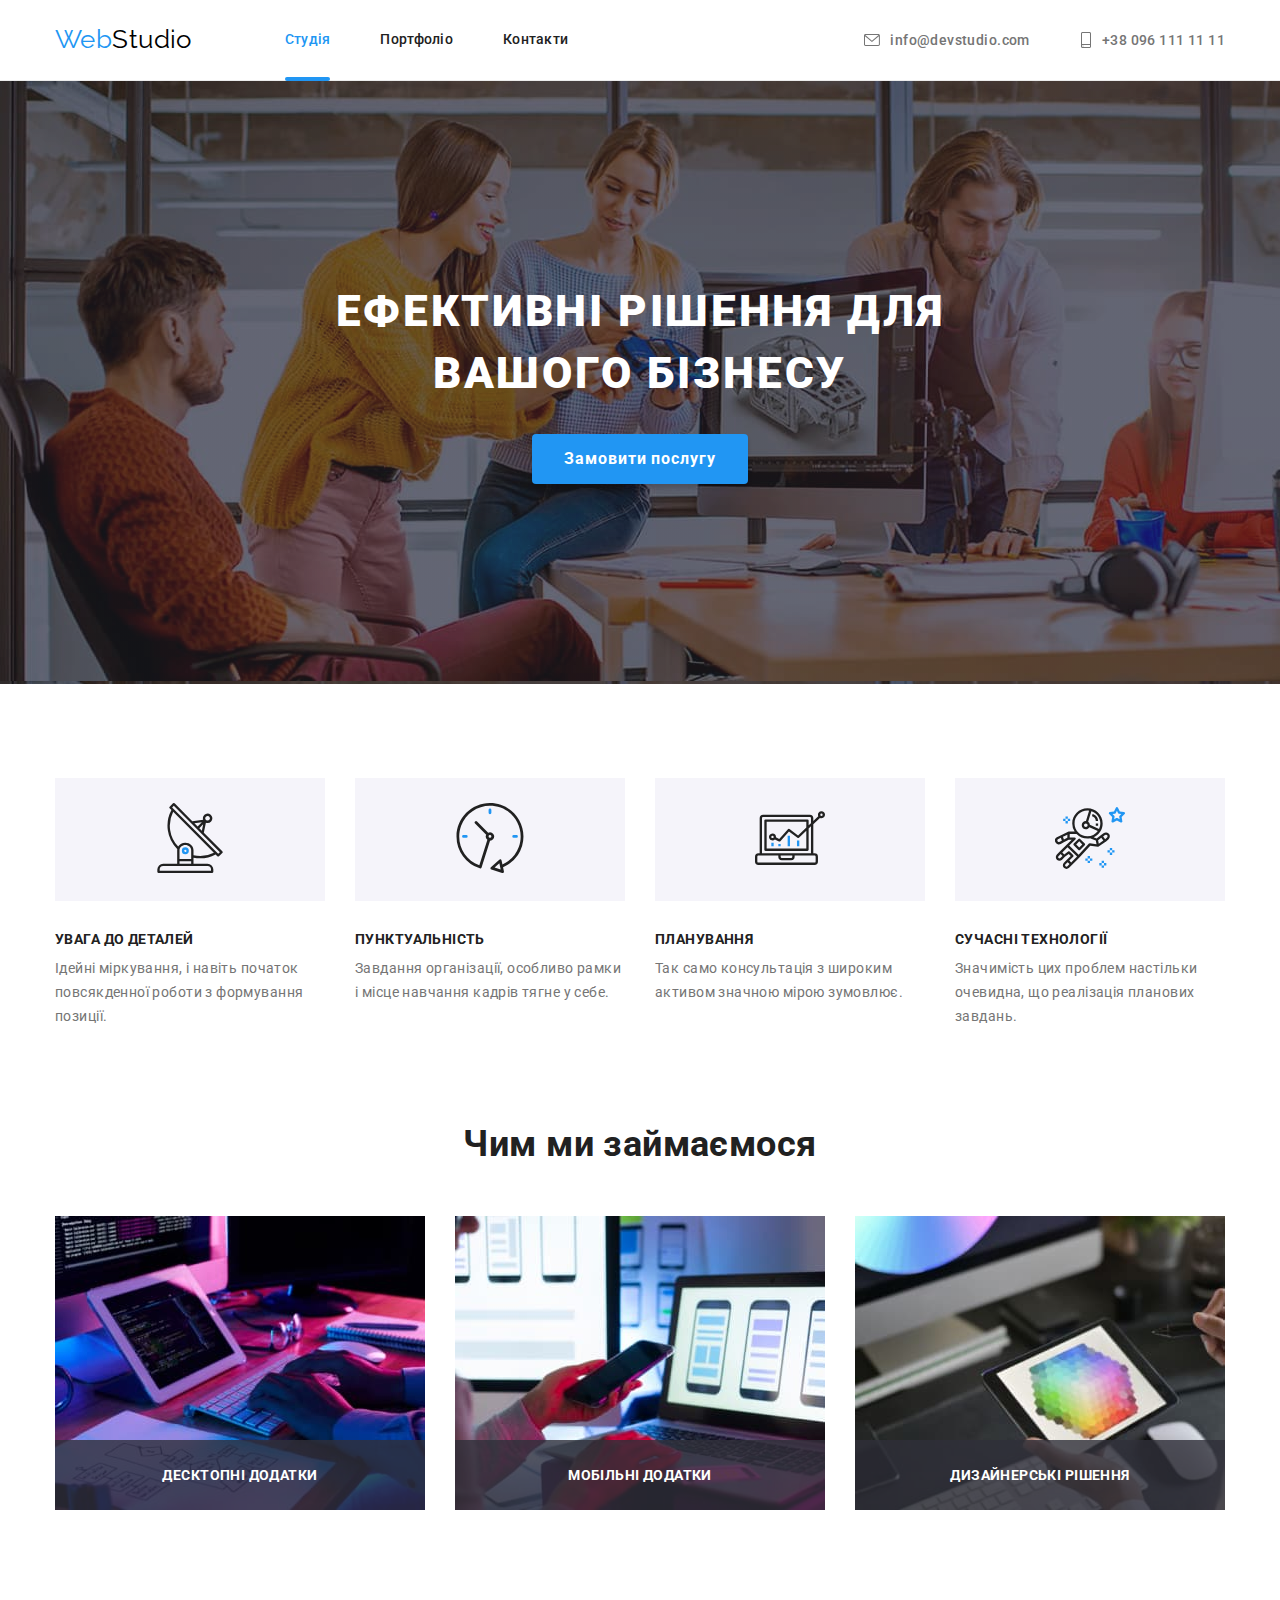
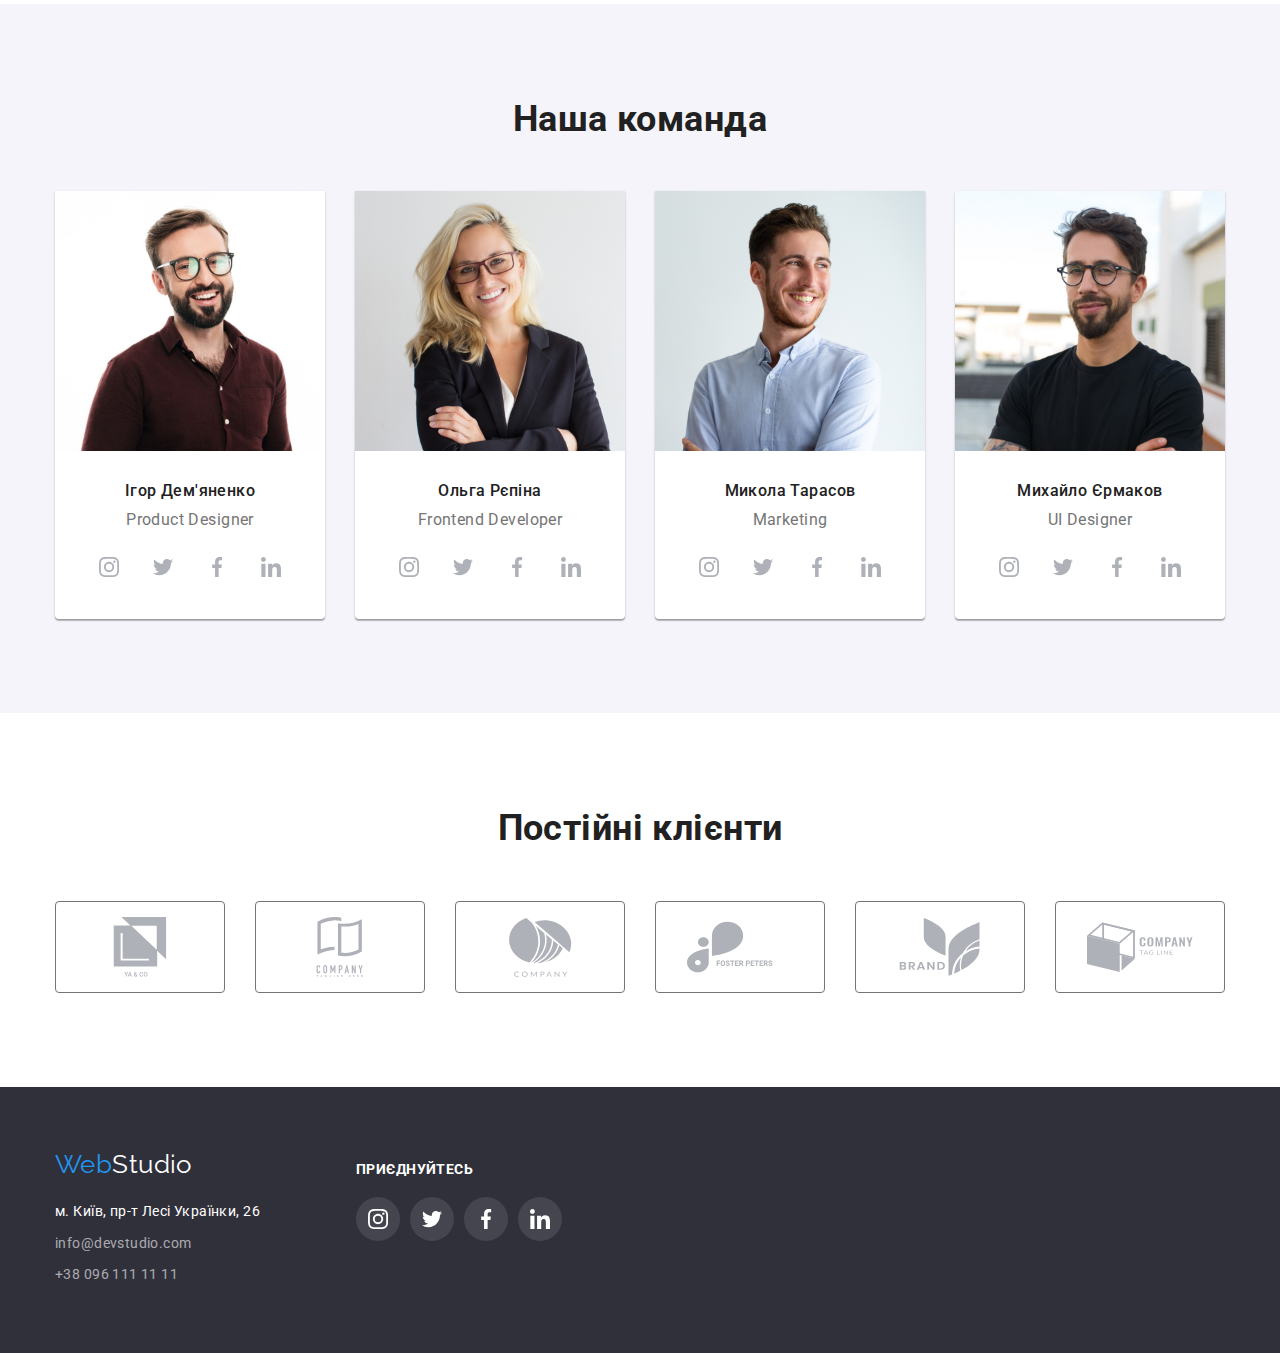
==== commit 0f31c1ee: "4" ====
--- a/index.html
+++ b/index.html
@@ -15,15 +15,16 @@
       rel="stylesheet"
       href="https://cdnjs.cloudflare.com/ajax/libs/modern-normalize/1.0.0/modern-normalize.min.css"
     />
+    <link rel="stylesheet" href="./css/main.min.css" />
     <link rel="stylesheet" href="./css/styles.css" />
   </head>
   <body>
-    <header>
-      <section class="header">
+    <header class="header">
+      
         <div class="container nav">
           <!-- Navigation -->
           <nav class="nav-link-block">
-            <a href="WebStudio" class="link logo-header"
+            <a href="./index.html" class="link logo-header"
               ><span class="logo-color">Web</span>Studio</a
             >
             <ul class="nav-links">
@@ -57,8 +58,7 @@
             </li>
           </ul>
         </div>
-      </section>
-    </header>
+      </header>
     <main>
       <!-- Hero -->
       <section class="hero">
@@ -361,11 +361,10 @@
       </section>
     </main>
     <!--footer  -->
-    <footer>
-      <section class="footer">
-        <div class="container">
+    <footer  class="footer">
+             <div class="container">
           <div class="footer-left">
-            <a class="link logo-footer" href="WebStudio"
+            <a class="link logo-footer" href="./index.html"
               ><span class="logo-color">Web</span>Studio</a
             >
             <address>
@@ -426,10 +425,21 @@
                 </ul>
               </li>
             </ul>
+            <!-- Форма відправки
+            <form>
+              <label>
+                Email
+                <input type="email" name="email" />
+              </label>
+              <button type="submit">Підписатися 
+          <svg class="modal-icon" width="25" height="25">
+            <use href="./images/icons.svg#icon-send"></use>
+          </svg>
+        </button>
+            </form> -->
           </div>
         </div>
-      </section>
-    </footer>
+       </footer>
     <!-- модальне вікно -->
     <div class="backdrop is-hidden" data-modal>
       <div class="modal">
--- a/css/main.min.css
+++ b/css/main.min.css
@@ -0,0 +1 @@
+/*# sourceMappingURL=main.min.css.map */--- a/css/styles.css
+++ b/css/styles.css
@@ -8,8 +8,8 @@
     --conteiner-color: #eeeeee;
     --logo-color: black;
     --social-icon-color: #AFB1B8;
-    --anim-icon: transition-duration: 250ms;
-    transition-timing-function: cubic-bezier(0.4, 0, 0.2, 1);
+    --anim-icon: 250ms cubic-bezier(0.4, 0, 0.2, 1);
+
 }
 
 /* основні */
@@ -109,6 +109,7 @@
     background-color: var(--accent-background-color);
     color: var(--title-text-color);
     display: inline-block;
+    transition: color, background-color, box-shadow var(--anim-icon);
 }
 
 .button-aktion {
@@ -119,14 +120,13 @@
     letter-spacing: 0.06em;
     display: inline-block;
     align-items: center;
+    transition: color, background-color, box-shadow, var(--anim-icon);
 }
 
 .button-ogdinary:hover,
 .button-ogdinary:focus {
     background-color: var(--accent-color);
     color: var(--background-color);
-    transition-duration: 250ms;
-    transition-timing-function: cubic-bezier(0.4, 0, 0.2, 1);
 }
 
 /* Icons */
@@ -145,27 +145,26 @@
     display: flex;
     align-items: center;
     justify-content: center;
+    transition: var(--anim-icon);
 }
 
 .social-icons {
     width: 20px;
     height: 20px;
     fill: var(--social-icon-color);
+    transition: fill var(--anim-icon);
 }
 
 .icon-link:hover,
 .icon-link:focus {
     background-color: var(--accent-color);
-    transition-duration: 250ms;
-    transition-timing-function: cubic-bezier(0.4, 0, 0.2, 1);
-}
-
-.icon-link:hover>.social-icons,
-.icon-link:focus>.social-icons {
+}
+
+.icon-link:hover .social-icons,
+.icon-link:focus .social-icons {
     fill: var(--background-color);
-    transition-duration: 250ms;
-    transition-timing-function: cubic-bezier(0.4, 0, 0.2, 1);
-}
+    transition: fill var(--anim-icon);
+ }
 
 /* Header */
 
@@ -187,7 +186,7 @@
     color: var(--title-text-color);
     padding-top: 32px;
     padding-bottom: 32px;
-    margin-right: 50px;
+    /* margin-right: 50px; */
     position: relative;
     display: block;
     font-weight: 500;
@@ -197,7 +196,9 @@
     padding-top: 32px;
     padding-bottom: 32px;
     text-decoration: none;
+
     color: var(--title-text-color);
+    transition: color var(--anim-icon);
 }
 
 .nav-header-contact {
@@ -207,6 +208,7 @@
     padding: 20px 0;
     display: flex;
     align-items: center;
+    transition: color var(--anim-icon);
 }
 
 .nav-icon {
@@ -217,8 +219,6 @@
 .nav-header:hover,
 .nav-header:focus {
     color: var(--accent-color);
-    transition-duration: 250ms;
-    transition-timing-function: cubic-bezier(0.4, 0, 0.2, 1);
 }
 
 
@@ -229,8 +229,6 @@
 .nav-header-contact:hover,
 .nav-header-contact:focus {
     color: var(--accent-color);
-    transition-duration: 250ms;
-    transition-timing-function: cubic-bezier(0.4, 0, 0.2, 1);
 }
 
 .nav {
@@ -257,7 +255,7 @@
 
 .nav-links {
     display: flex;
-
+    gap: 50px;
     margin-left: 93px;
 }
 
@@ -278,12 +276,8 @@
 }
 
 
-
 /* Hero */
 .hero {
-
-    /* margin-top: 0;
-    margin-bottom: 0; */
     text-align: center;
     padding-top: 200px;
     padding-bottom: 200px;
@@ -303,7 +297,6 @@
     letter-spacing: 0.06em;
     text-transform: uppercase;
     color: var(--background-color);
-    /* padding-top: 200px; */
     padding-bottom: 30px;
     margin-bottom: 0px;
     margin-top: 0;
@@ -311,19 +304,16 @@
 
 .hero .button-aktion {
     display: inline-block;
-    /* margin-bottom: 200px; */
     min-width: 216px;
     height: 50px;
     border-radius: 4px;
     background: var(--accent-color);
     box-shadow: 0px 4px 4px rgba(0, 0, 0, 0.15);
-}
+    }
 
 .hero .button-aktion:hover,
 .hero .button-aktion:focus {
     background-color: #188ce8;
-    transition-duration: 250ms;
-    transition-timing-function: cubic-bezier(0.4, 0, 0.2, 1);
 }
 
 /* advatages */
@@ -476,40 +466,35 @@
     border: 1px solid var(--text-color);
     border-radius: 4px;
     outline: transparent;
+    transition: var(--anim-icon);
 }
 
 .clients-item {
-    /* display: flex;
-    align-items: center; */
     width: 170px;
     height: 92px;
-   
+
 }
 
 .clients-icon {
     fill: var(--social-icon-color);
     text-align: center;
+    transition: var(--anim-icon)
 }
 
 .icon-link-client:hover .clients-icon,
 .icon-link-client:focus .clients-icon {
     fill: var(--accent-color);
-    transition-duration: 250ms;
-    transition-timing-function: cubic-bezier(0.4, 0, 0.2, 1);
 }
 
 .icon-link-client:hover,
 .icon-link-client:focus {
     border: 1px solid var(--accent-color);
-    transition-duration: 250ms;
-    transition-timing-function: cubic-bezier(0.4, 0, 0.2, 1);
 }
 
 
 /* Footer */
 .footer {
-    width: 1600px;
-    margin: 0 auto;
+     margin: 0 auto;
     font-style: normal;
     background-color: var(--footer-color);
     padding-top: 62px;
@@ -520,7 +505,7 @@
     color: var(--background-color);
     font-weight: 400;
     line-height: 1.7;
-    /* padding-top: 9px; */
+    transition: color var(--anim-icon);
 }
 
 .light-text {
@@ -532,8 +517,6 @@
 .footer-link:hover,
 .footer-link:focus {
     color: var(--accent-color);
-    transition-duration: 250ms;
-    transition-timing-function: cubic-bezier(0.4, 0, 0.2, 1);
 }
 
 .logo-footer {
@@ -552,8 +535,7 @@
 
 .footer .container {
     display: flex;
-    justify-content: flex-start;
-}
+    }
 
 .footer-left {
     display: block;
@@ -596,13 +578,13 @@
     justify-content: center;
     background-color: rgba(255, 255, 255, 0.1);
     margin: 0;
+    transition: fill var(--anim-icon);
 }
 
 .icon-link-footer:hover,
 .icon-link-footer:focus {
     background-color: var(--accent-color);
-    transition-duration: 250ms;
-    transition-timing-function: cubic-bezier(0.4, 0, 0.2, 1);
+
 }
 
 .social-icons-footer {
@@ -612,7 +594,9 @@
 }
 
 /* Портфоліо 2 */
-a { text-decoration: none;}
+a {
+    text-decoration: none;
+}
 
 .portfolio {
     padding-top: 94px;
@@ -639,7 +623,7 @@
     font-weight: 400;
     font-size: 16px;
     line-height: calc(30/16);
-color: var(--text-color);    
+    color: var(--text-color);
 }
 
 .portfolio-filter {
@@ -647,12 +631,15 @@
     gap: 8px;
     justify-content: center;
     margin-bottom: 50px;
+    transition: color, background-color, box-shadow, var(--anim-icon);
 }
 
 .portfolio-filter .button-ogdinary {
     padding: 6px 22px;
     border-radius: 4px;
     border: none;
+    transition: color, background-color, box-shadow, var(--anim-icon);
+    
 }
 
 .portfolio-filter .button-ogdinary:hover,
@@ -660,17 +647,17 @@
     background-color: var(--accent-color);
     box-shadow: 0px 3px 1px rgba(0, 0, 0, 0.1), 0px 1px 2px rgba(0, 0, 0, 0.08),
         0px 2px 2px rgba(0, 0, 0, 0.12);
-        transition: var(--anim-icon);
-    }
+}
 
 .portfolio-a {
     display: block;
-    }
+    transition: color var(--anim-icon);
+}
 
 .portfolio-a>:hover,
 .portfolio-a>:focus {
     box-shadow: 0px 1px 1px rgba(0, 0, 0, 0.12), 0px 4px 4px rgba(0, 0, 0, 0.06), 1px 4px 6px rgba(0, 0, 0, 0.16);
-    transition: var(--anim-icon);
+
 }
 
 .portfolio-projects {
@@ -686,27 +673,31 @@
 .portfolio-thumb {
     position: relative;
     overflow: hidden;
-    
-}
+
+}
+
 .portfolio-overley {
+    padding: 62px 24px;
     position: absolute;
     bottom: 0;
-    width: 100%; height: 100%; 
+    display: flex;
+    text-align: center;
+    justify-content: center;
+    width: 100%;
+    height: 100%;
     background-color: rgba(33, 150, 243, 0.9);
     font-size: 18px;
-line-height: calc(28/18);
-letter-spacing: 0.03em;
-color: var(--background-color);
-text-align: center;
-transform: translateY(100%);
-transition: transform 500ms;
-}
-
-.portfolio-thumb:hover .portfolio-overley {transform: translateY(0);}
-
-.portfolio-overley p {
-    padding: 62px, 24px;
-}
+    line-height: calc(28/18);
+    letter-spacing: 0.03em;
+    color: var(--background-color);
+
+    transform: translateY(100%);
+    transition: transform 500ms;
+}
+
+.portfolio-a:hover .portfolio-overley,
+.portfolio-a:focus .portfolio-overley {
+    transform: translateY(0); }
 
 /* MODAL */
 .backdrop {
@@ -717,13 +708,17 @@
     left: 0;
     background-color: rgba(0, 0, 0, 0.2);
     opacity: 1;
-}
-   .backdrop.is-hidden {
+    transition: background-color var(--anim-icon)
+}
+
+.backdrop.is-hidden {
     opacity: 0;
     visibility: hidden;
     pointer-events: none;
-}
-   .modal {
+    transition: color var(--anim-icon)
+}
+
+.modal {
     position: fixed;
     top: 50%;
     left: 50%;
@@ -732,24 +727,39 @@
     min-height: 581px;
     background-color: var(--background-color);
     padding: 10px;
-    transition: opacity 800ms ease transform 800ms ease;
-}
+    transition: var(--anim-icon);
+   }
+
 .backdrop.is-hidden .modal {
-    transform: translate(-50%, -50%) scale(0.6);
-  }
-     .modal-button {
-        position: absolute;
-        top: 8px;
-        right: 8px;
-        border: 1px solid #212121;
-        border-radius: 50%;
-        display: flex;
-        background-color: var(--background-color);
-        border: 1px solid rgba(0, 0, 0, 0.1);
-        padding: 6px;
-      }
-
-    .close-icon {
-        display: block;
-    }
- 
+    transform: translate(-50%, -50%)  var(--anim-icon) scale(0.6);
+}
+
+.modal-button {
+    position: absolute;
+    top: 8px;
+    right: 8px;
+    border: 1px solid #212121;
+    border-radius: 50%;
+    display: flex;
+    background-color: var(--background-color);
+    border: 1px solid rgba(0, 0, 0, 0.1);
+    padding: 6px;
+    
+}
+
+.close-icon {
+    display: block;
+    transition: fill var(--anim-icon)
+}
+
+.modal-button:hover .modal-button:focus {
+    fill: var(--accent-color);
+    border: var(--accent-color);
+}
+
+.modal-button:hover>.close-icon,
+.modal-button:focus>.close-icon {
+    fill: var(--accent-color);
+    color: var(--accent-color);
+    transition: fill, bordder, var(--anim-icon)
+}